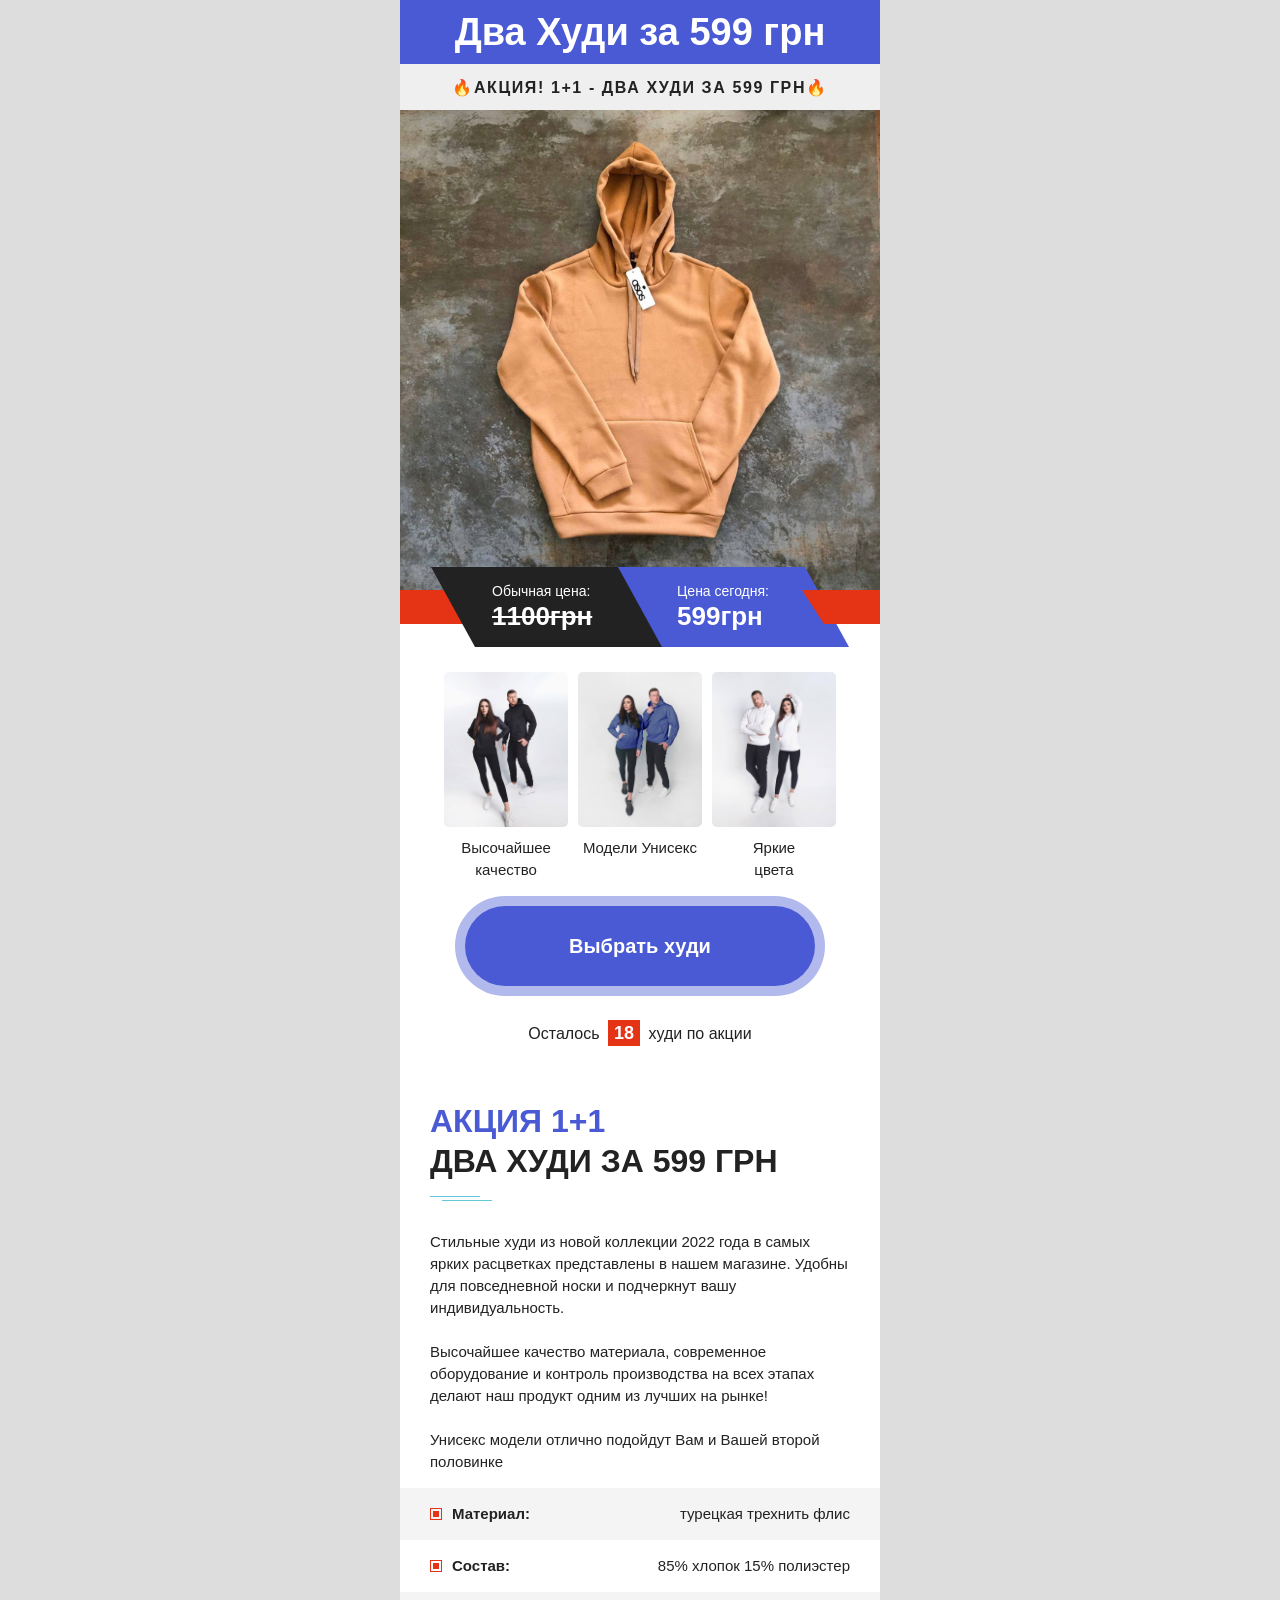
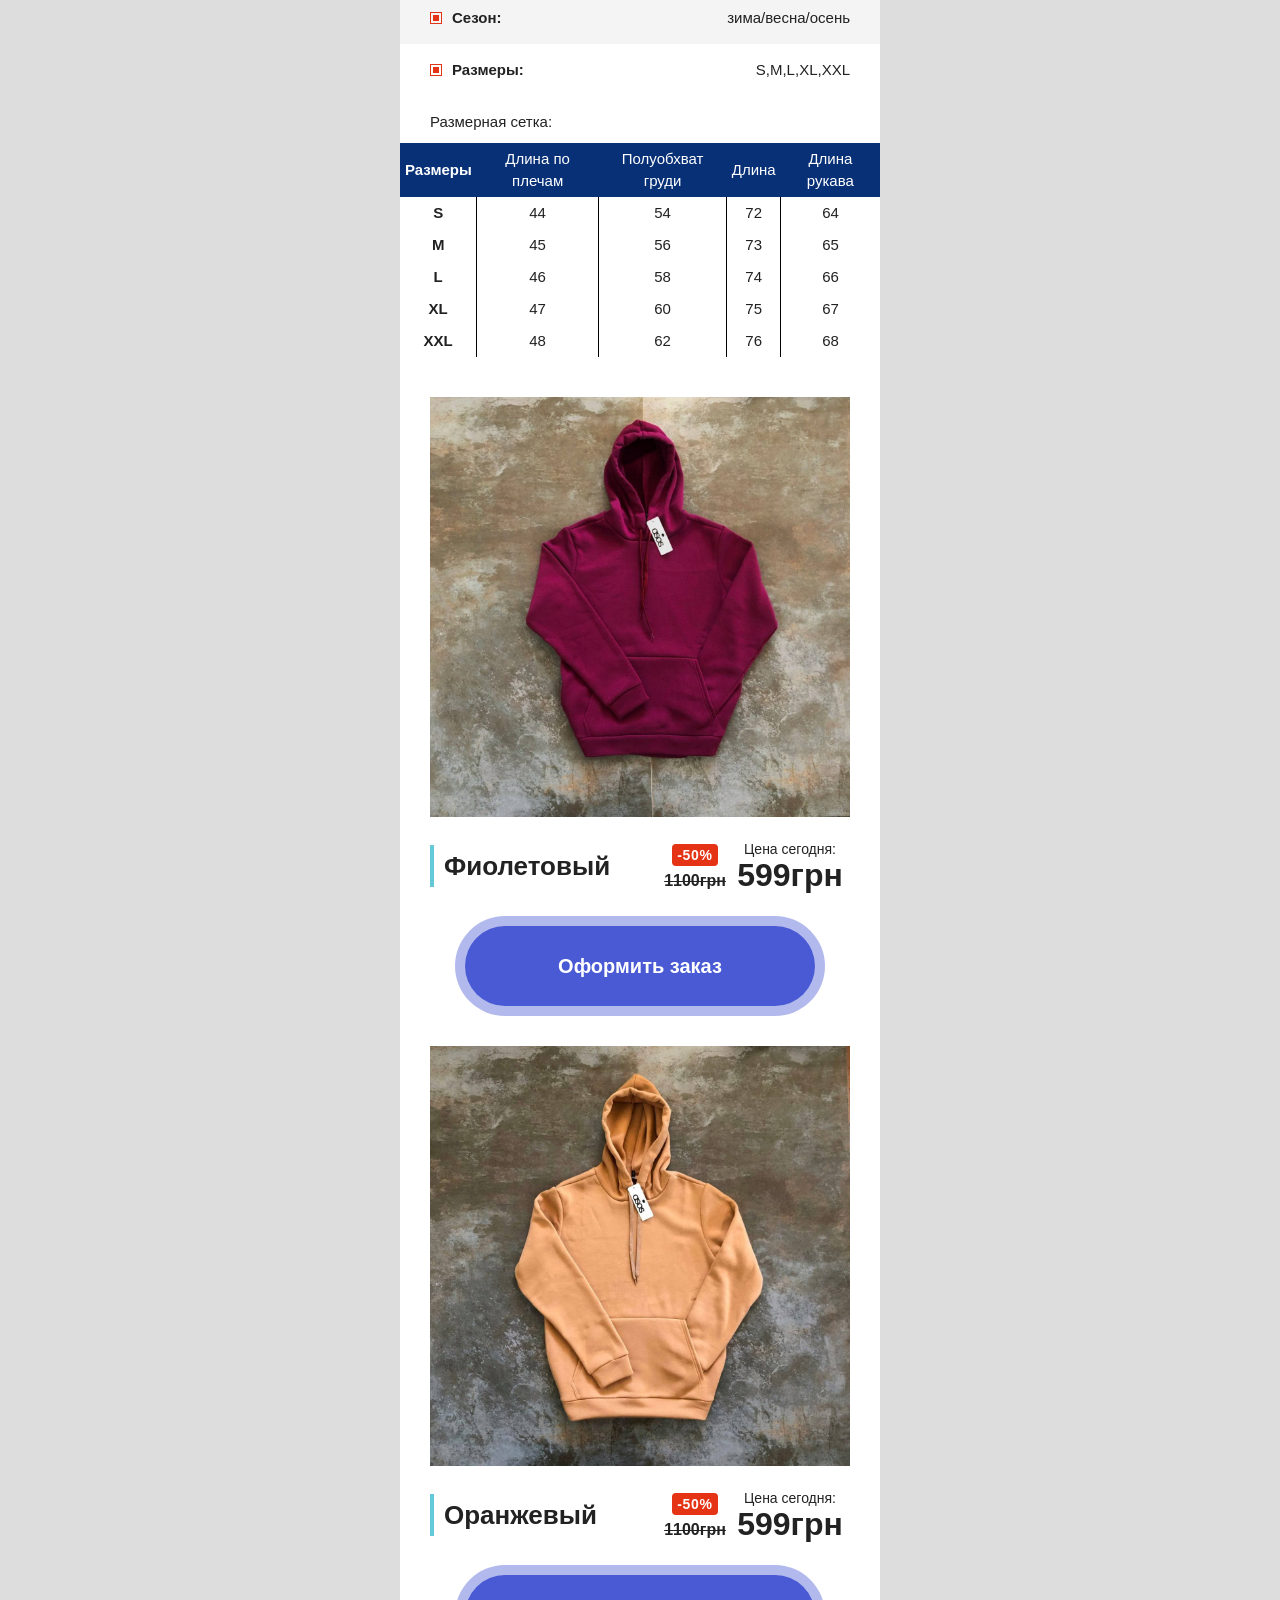
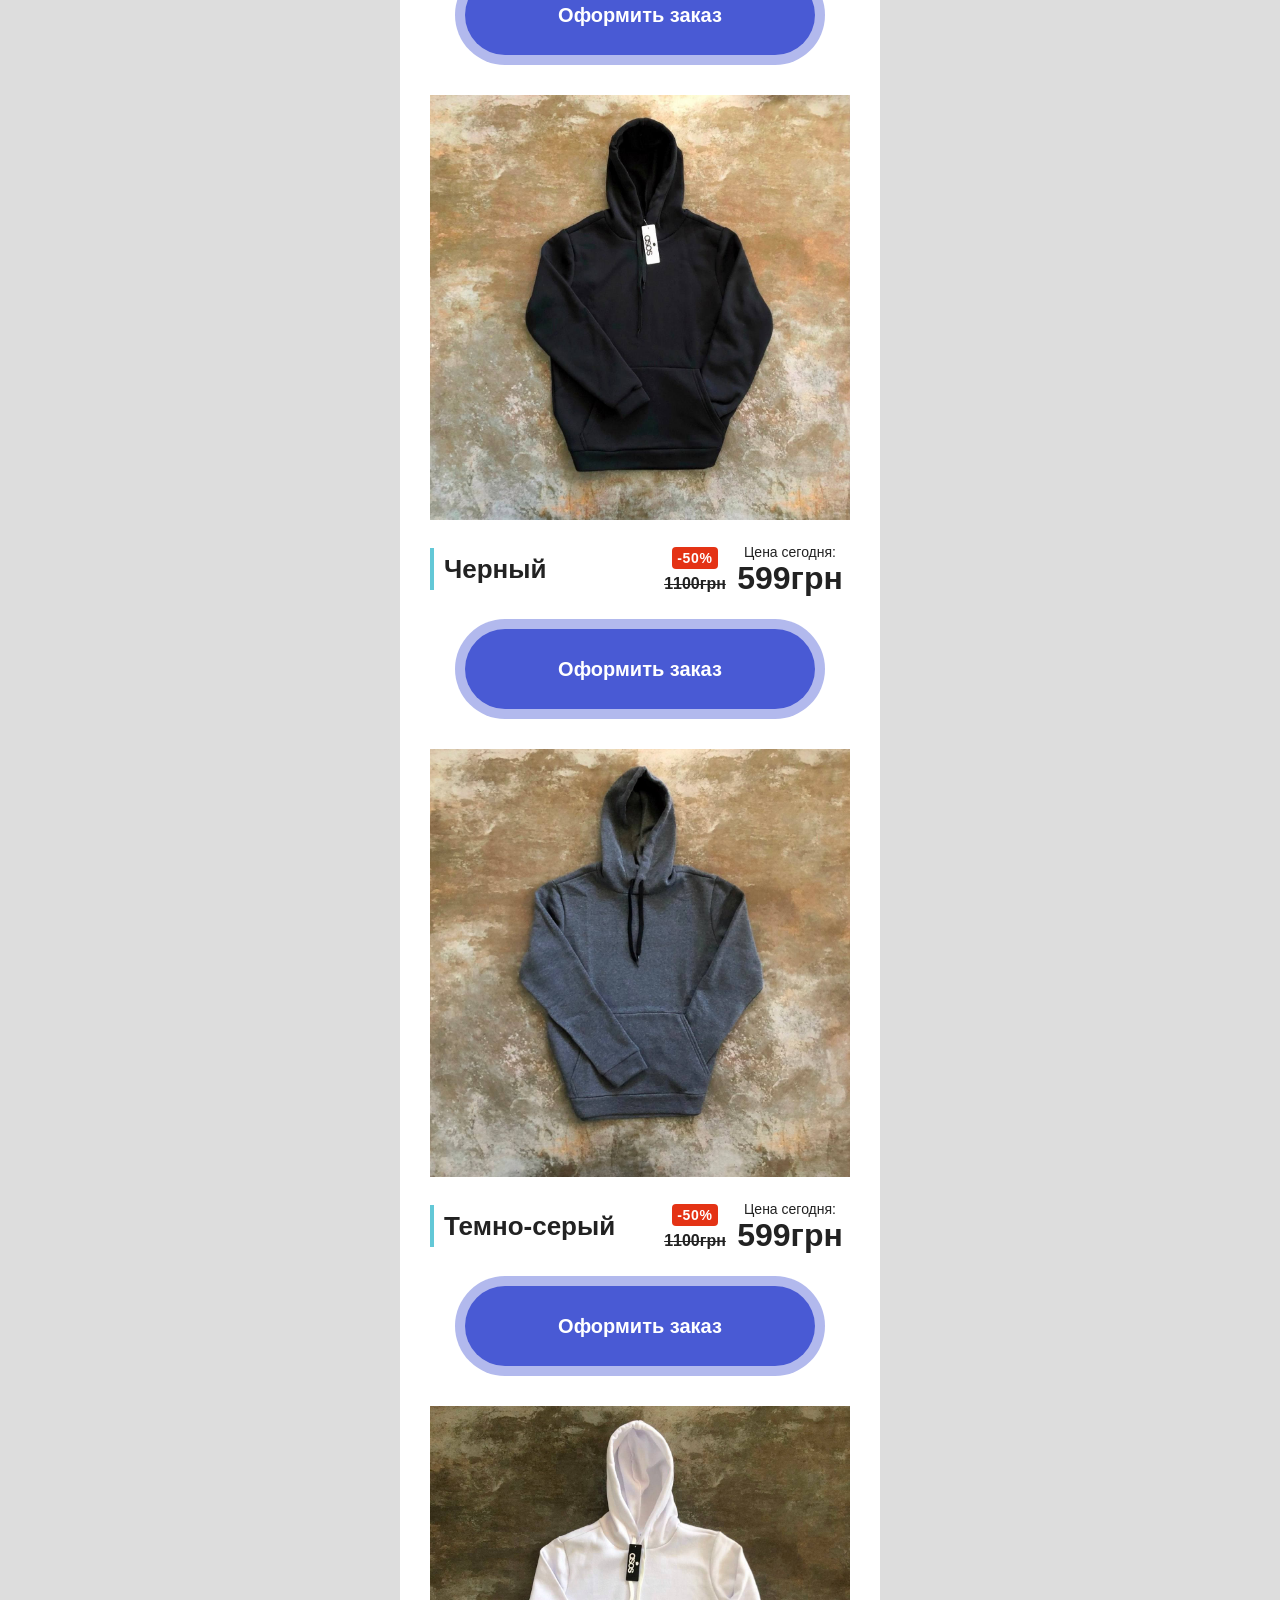
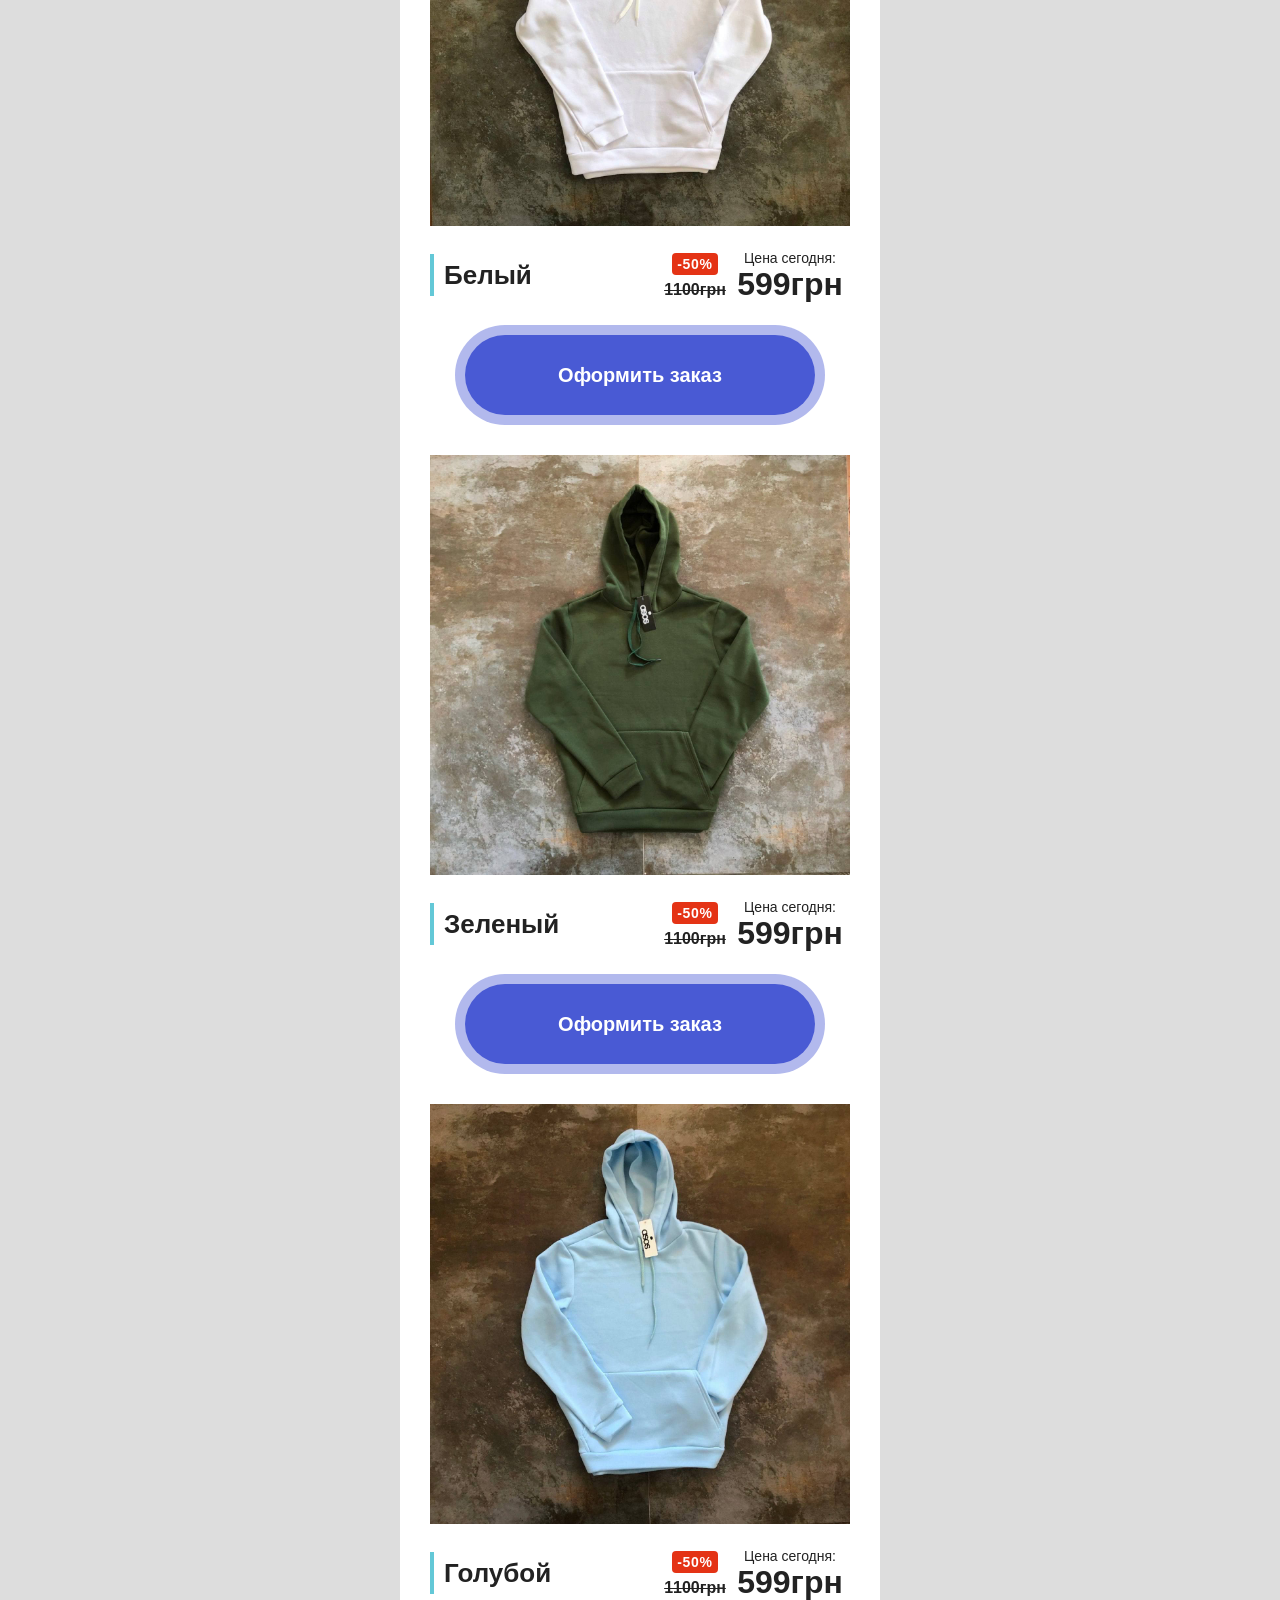
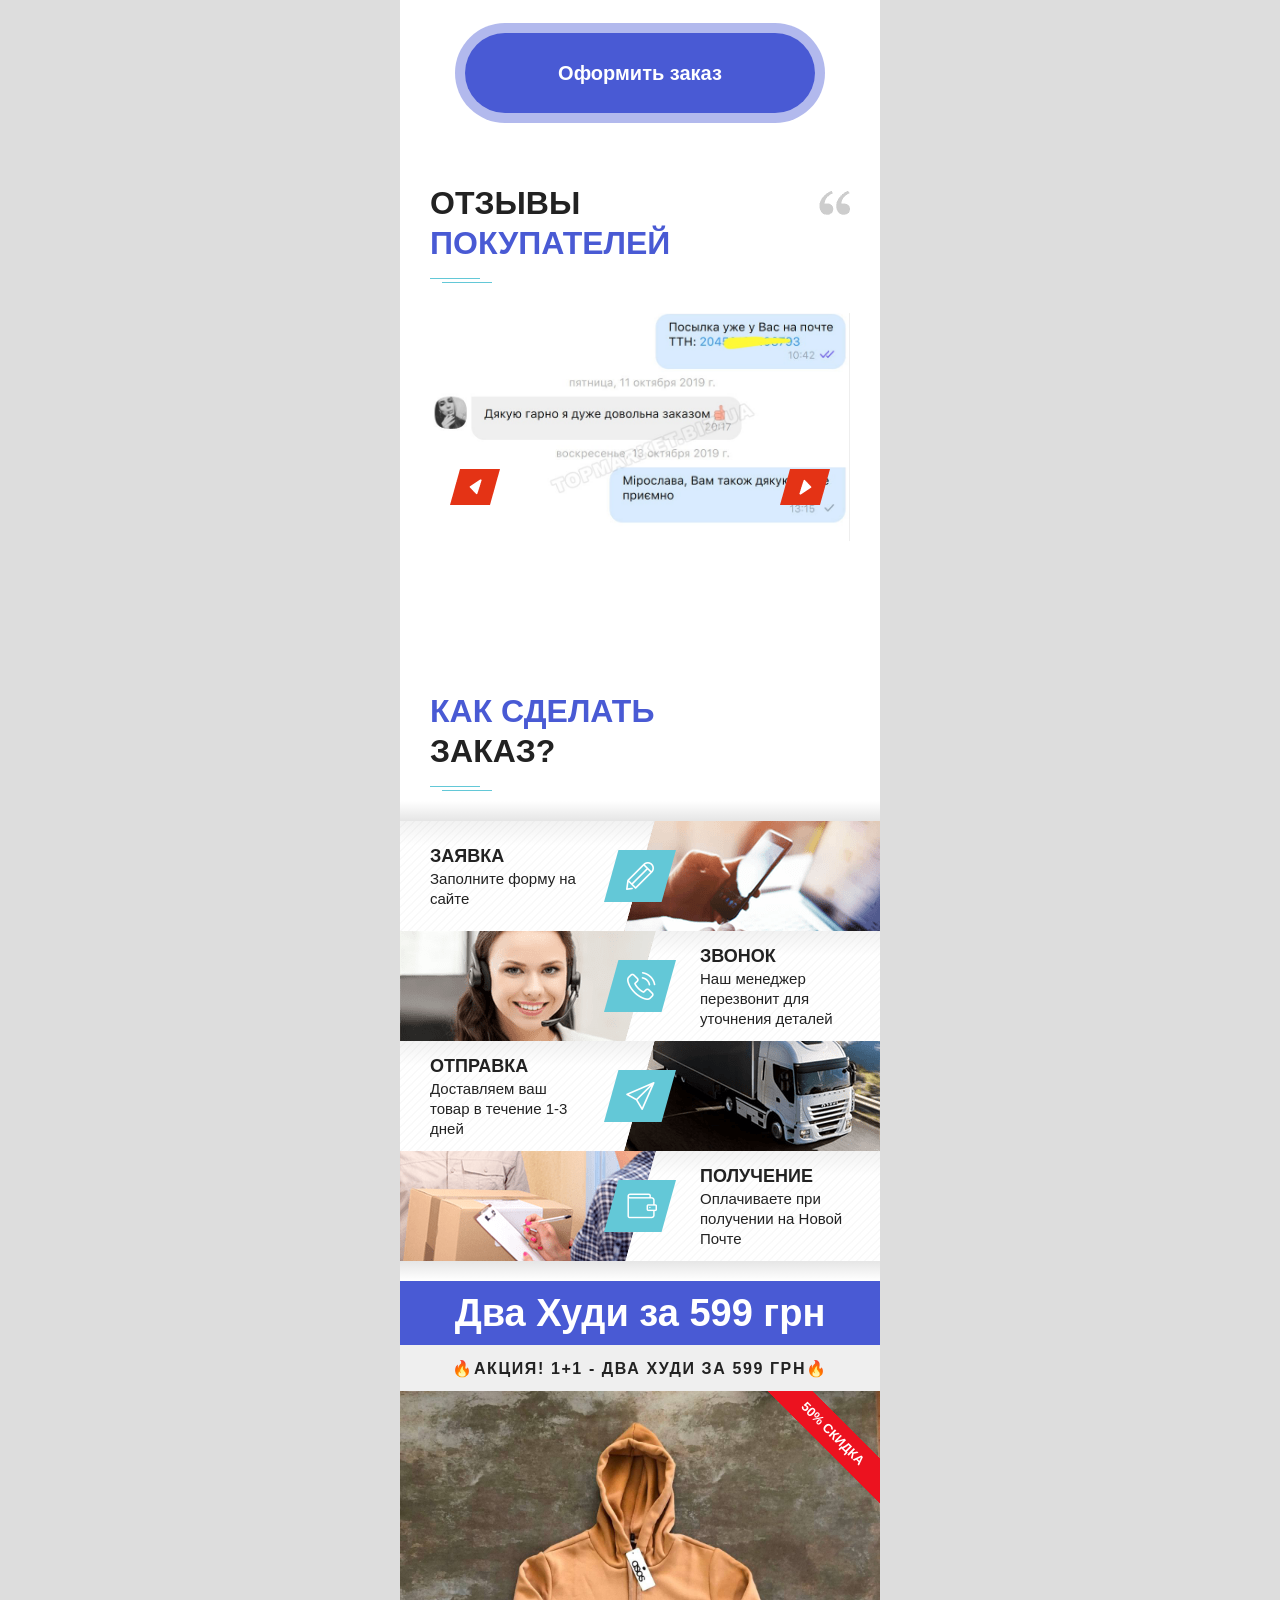
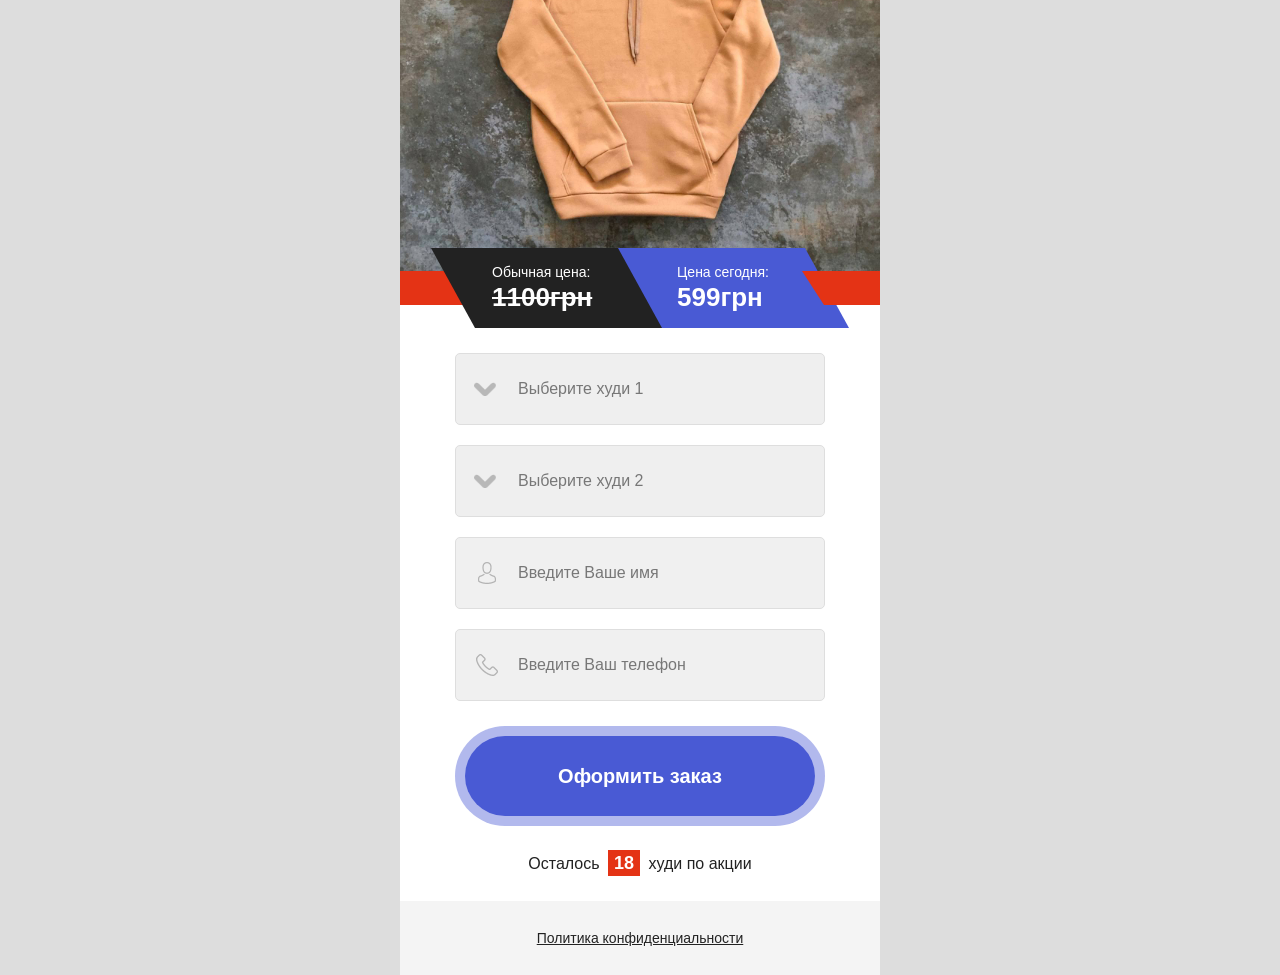
==== index.html @ 9aeb164d "Add files via upload" ====
<!DOCTYPE html>

<html lang="ru-RU">
    
    <head>
        <meta http-equiv="Content-Type" content="text/html; charset=UTF-8">
        
        <meta name="viewport" content="width=480">
        
        <title>Топ Зима 2022</title>
        
        
        <link rel="stylesheet" href="index_files/reset.css">
        <link rel="stylesheet" href="index_files/Montserrat.css">
        <link rel="stylesheet" href="index_files/styles.css">
        <link rel="stylesheet" type="text/css" href="index_files/owl.carousel.min-ver=1.0.css">
        <script>
            ! function (f, b, e, v, n, t, s) {
                if (f.fbq) return;
                n = f.fbq = function () {
                    n.callMethod ?
                    n.callMethod.apply(n, arguments) : n.queue.push(arguments)
                };
                if (!f._fbq) f._fbq = n;
                n.push = n;
                n.loaded = !0;
                n.version = '2.0';
                n.queue = [];
                t = b.createElement(e);
                t.async = !0;
                t.src = v;
                s = b.getElementsByTagName(e)[0];
                s.parentNode.insertBefore(t, s)
            }(window, document, 'script',
            'https://connect.facebook.net/en_US/fbevents.js');
            fbq('init', '699594584352355');
            fbq('track', 'PageView');
            </script>
    <noscript>
        <img height="0" width="0" style="display:none"
        src="https://www.facebook.com/tr?id=699594584352355&ev=PageView&noscript=1" />
    </noscript>
    <!-- End Facebook Pixel Code -->

</head>

<body>
    <div class="main_wrapper">
        
        
        <!-- header 3 -->
        
        
        
        <header class="offer_section offer3">
            <h1 class="main_title">Два Худи за 599 грн</h1>
            <div class="info_block">
                <p class="subtitle">🔥Акция! 1+1 - Два худи за 599 грн🔥</p>
            <style>
                .slide-img{
                    display: none !important;
                }
            </style>
                <div class="slider">
                    <img src="index_files/orange.jpg" id="screen" alt="">
                    <img src="index_files/orange.jpg" alt="hoodie" class="slide-img">
                    <img src="index_files/darkbej.jpg" alt="hoodie" class="slide-img">
                    <img src="index_files/yellow.jpg" alt="hoodie" class="slide-img">
                    <img src="index_files/bordo.jpg" alt="hoodie" class="slide-img">
                </div>
            </div>
            <div class="price_block">
                <div class="price_item old">
                    <div class="text">Обычная цена:</div>
                    <div class="value">1100грн</div>
                </div>
                <div class="price_item new">
                    <div class="text">Цена сегодня:</div>
                    <div class="value">599грн</div>
                </div>
            </div>
            <div class="benefits_block clearfix">
                <div class="benefit_item">
                    <img src="index_files/1.jpg" alt="">
                    <p>Высочайшее<br>качество</p>
                </div>
                <div class="benefit_item">
                    <img src="index_files/2.jpg" alt="">
                    <p>Модели Унисекс</p>
                </div>
                <div class="benefit_item">
                    <img src="index_files/3.jpg" alt="">
                    <p>Яркие<br>цвета</p>
                </div>
            </div>


            <a href="#cat" class="button">Выбрать худи</a>

            <div class="products_count">Осталось <b>18</b> худи по акции</div>
        </header>


        <section class="description_section">
            <h2 class="title"><span>Акция 1+1</span><Br> Два худи за 599 грн</h2>


            <p>Стильные худи из новой коллекции 2022 года в самых ярких расцветках представлены в нашем магазине. Удобны
                для повседневной носки и подчеркнут вашу индивидуальность. <br><br>
                Высочайшее качество материала, современное оборудование и контроль производства на всех этапах делают
                наш продукт одним из лучших на рынке! <br> <br>
                Унисекс модели отлично подойдут Вам и Вашей второй половинке</p>

            <ul class="characteristics__list">
                <li><b>Материал:</b> турецкая трехнить флис </li>
                <li><b>Состав:</b> 85% хлопок 15% полиэстер </li>
                <li><b>Сезон:</b> зима/весна/осень </li>

                <li><b>Размеры:</b>S,M,L,XL,XXL</li>
            </ul>
        </section>

        <style>
            .sizeinfo {
                width: 100%;
                text-align: center;
                padding: 0;
            }

            .sizeinfo tr:first-child {
                background-color: #083077;
                color: white;
            }

            .sizeinfo tr td:first-child {
                text-align: center;
                font-weight: bold;
            }

            .sizeinfo td {
                padding: 5px;
            }

            .sizeinfo td {
                border-right: 1px solid black;
            }

            .sizeinfo td:last-child {
                border: none;
            }

            .sizeinfo tr:first-child td {
                border: none;
            }
        </style>

        <div style="padding:0px;margin-bottom:40px;">
            <div style="padding-left:30px;padding-bottom:10px;">Размерная сетка:</div>

            <table class="sizeinfo" cellspacing="1">
                <tbody>
                    <tr>
                        <td>Размеры</td>
                        <td>Длина по плечам</td>
                        <td>Полуобхват груди</td>
                        <td>Длина</td>
                        <td>Длина рукава</td>
                    </tr>

                    <tr>
                        <td>S</td>
                        <td>44</td>
                        <td>54</td>
                        <td>72</td>
                        <td>64</td>
                    </tr>

                    <tr>
                        <td>M</td>
                        <td>45</td>
                        <td>56</td>
                        <td>73</td>
                        <td>65</td>
                    </tr>

                    <tr>
                        <td>L</td>
                        <td>46</td>
                        <td>58</td>
                        <td>74</td>
                        <td>66</td>
                    </tr>

                    <tr>
                        <td>XL</td>
                        <td>47</td>
                        <td>60</td>
                        <td>75</td>
                        <td>67</td>
                    </tr>

                    <tr>
                        <td>XXL</td>
                        <td>48</td>
                        <td>62</td>
                        <td>76</td>
                        <td>68</td>
                    </tr>

                </tbody>
            </table>
        </div>







        <section class="cat" id="cat">



            <div class="catitem">


                <img src="index_files/electr.jpg" alt="">

                <div class="clearfix">
                    <h3>Фиолетовый</h3>
                    <div class="catprice clearfix">
                        <div class="cp-left">
                            <span>-50%</span>
                            <p>1100грн</p>
                        </div>
                        <div class="cp-right">
                            <span>Цена сегодня:</span>
                            <p>599грн</p>
                        </div>
                    </div>
                </div>

                <a href="#order_form" class="button">Оформить заказ</a>
            </div>

            <div class="catitem">

                <img src="index_files/orange.jpg" alt="">


                <div class="clearfix">
                    <h3>Оранжевый</h3>
                    <div class="catprice clearfix">
                        <div class="cp-left">
                            <span>-50%</span>
                            <p>1100грн</p>
                        </div>
                        <div class="cp-right">
                            <span>Цена сегодня:</span>
                            <p>599грн</p>
                        </div>
                    </div>
                </div>

                <a href="#order_form" class="button">Оформить заказ</a>
            </div>



            <div class="catitem">


                <img src="index_files/darkbej.jpg" alt="">


                <div class="clearfix">
                    <h3>Черный</h3>
                    <div class="catprice clearfix">
                        <div class="cp-left">
                            <span>-50%</span>
                            <p>1100грн</p>
                        </div>
                        <div class="cp-right">
                            <span>Цена сегодня:</span>
                            <p>599грн</p>
                        </div>
                    </div>
                </div>

                <a href="#order_form" class="button">Оформить заказ</a>
            </div>




            <div class="catitem">
                <img src="index_files/svetlbej.jpg" alt="">


                <div class="clearfix">
                    <h3>Темно-серый</h3>
                    <div class="catprice clearfix">
                        <div class="cp-left">
                            <span>-50%</span>
                            <p>1100грн</p>
                        </div>
                        <div class="cp-right">
                            <span>Цена сегодня:</span>
                            <p>599грн</p>
                        </div>
                    </div>
                </div>

                <a href="#order_form" class="button">Оформить заказ</a>
            </div>




            <div class="catitem">
                <img src="index_files/yellow.jpg" alt="">

                <div class="clearfix">
                    <h3>Белый</h3>
                    <div class="catprice clearfix">
                        <div class="cp-left">
                            <span>-50%</span>
                            <p>1100грн</p>
                        </div>
                        <div class="cp-right">
                            <span>Цена сегодня:</span>
                            <p>599грн</p>
                        </div>
                    </div>
                </div>

                <a href="#order_form" class="button">Оформить заказ</a>
            </div>




            <div class="catitem">

                <img src="index_files/bordo.jpg" alt="">
                <div class="clearfix">
                    <h3>Зеленый</h3>
                    <div class="catprice clearfix">
                        <div class="cp-left">
                            <span>-50%</span>
                            <p>1100грн</p>
                        </div>
                        <div class="cp-right">
                            <span>Цена сегодня:</span>
                            <p>599грн</p>
                        </div>
                    </div>
                </div>

                <a href="#order_form" class="button">Оформить заказ</a>
            </div>


            <div class="catitem">

                <img src="index_files/bordonew.jpg" alt="">
                <div class="clearfix">
                    <h3>Голубой</h3>
                    <div class="catprice clearfix">
                        <div class="cp-left">
                            <span>-50%</span>
                            <p>1100грн</p>
                        </div>
                        <div class="cp-right">
                            <span>Цена сегодня:</span>
                            <p>599грн</p>
                        </div>
                    </div>
                </div>

                <a href="#order_from" class="button">Оформить заказ</a>
            </div>












        </section>

        <!-- /description -->





        <!-- reviews 3 -->

        <section class="reviews3_section">
            <h2 class="title">Отзывы <span>покупателей</span></h2>

            <div class="slider owl-carousel">

                <img src="index_files/otz1.jpg" alt="">


                <img src="index_files/2.png" alt="">

                <img src="index_files/otz.jpg" alt="">

                <img src="index_files/4.png" alt="">

                <img src="index_files/5.png" alt="">
                <img src="index_files/6.png" alt="">
                <img src="index_files/7.png" alt="">
                <img src="index_files/9.png" alt="">
                <img src="index_files/otz2.jpg" alt="">
                <img src="index_files/otz3.jpg" alt="">

                <img src="index_files/otz6.jpg" alt="">
                <img src="index_files/otz4.jpg" alt="">

            </div>



        </section> 

        <!-- /reviews 3 -->


        <!-- order steps 1 -->
        <div class="tlt">
            <h2 class="title"><span>Как сделать</span><br> заказ?</h2>
        </div>
        <div class="order_steps1">
            <div class="step_item">
                <div class="step_wrapper">
                    <img src="index_files/order_steps__step1_icon.png" alt="">
                    <h4>Заявка</h4>
                    <p>Заполните форму на сайте</p>
                </div>
            </div>
            <div class="step_item">
                <div class="step_wrapper">
                    <img src="index_files/order_steps__step2_icon.png" alt="">
                    <h4>Звонок</h4>
                    <p>Наш менеджер перезвонит для уточнения деталей</p>
                </div>
            </div>
            <div class="step_item">
                <div class="step_wrapper">
                    <img src="index_files/order_steps__step3_icon.png" alt="">
                    <h4>Отправка</h4>
                    <p>Доставляем ваш товар в течение 1-3 дней</p>
                </div>
            </div>
            <div class="step_item">
                <div class="step_wrapper">
                    <img src="index_files/order_steps__step4_icon.png" alt="">
                    <h4>Получение</h4>
                    <p>Оплачиваете при получении на Новой Почте</p>


                </div>
            </div>
        </div>



        <!-- order 3 Добавь штаны-->

        <section class="offer_section offer3 order">
            <h1 class="main_title">Два Худи за 599 грн</h1>
            <div class="info_block">
                <p class="subtitle">🔥Акция! 1+1 - Два худи за 599 грн🔥</p>
                <div class="discount"><b>50% скидка</b></div>
                <div class="slider">
                    <img src="index_files/orange.jpg" id="screen" alt="">
                    <img src="index_files/orange.jpg" alt="hoodie" class="slide-img">
                    <img src="index_files/darkbej.jpg" alt="hoodie" class="slide-img">
                    <img src="index_files/yellow.jpg" alt="hoodie" class="slide-img">
                    <img src="index_files/bordo.jpg" alt="hoodie" class="slide-img">
                </div>
            </div>
            <div class="price_block">
                <div class="price_item old">
                    <div class="text">Обычная цена:</div>
                    <div class="value">1100грн</div>
                </div>
                <div class="price_item new">
                    <div class="text">Цена сегодня:</div>
                    <div class="value">599грн</div>
                </div>
            </div>







            

                <select class="field" id="field1" name="product_name_1" required="">
                    <option selected="" value="не указано">Выберите худи 1</option>


                    <option value="Фиолетовый">Фиолетовый</option>
                    <option value="Оранжевый">Оранжевый</option>
                    <option value="Черный">Черный</option>
                    <option value="Светло-серый">Светло-серый</option>
                    <option value="Черный">Черный</option>
                    <option value="Белый">Белый</option>
                    <option value="Зеленый">Зеленый</option>
                    <option value="Голубой">Голубой</option>
                </select>


                <select class="field" id="field2" name="product_name_2" required="">
                    <option selected="" value="не указано">Выберите худи 2</option>

                    <option value="не нужно">Не нужно</option>
                    <option value="" disabled></option>
                    <option value="Фиолетовый - оба за 599">Фиолетовый</option>
                    <option value="Оранжевый - оба за 599">Оранжевый</option>
                    <option value="Черный - оба за 599">Черный</option>
                    <option value="Светло-серый - оба за 599">Светло-серый</option>
                    <option value="Белый - оба за 599">Белый</option>
                    <option value="Зеленый - оба за 599">Зеленый</option>
                    <option value="Голубой - оба за 599">Голубой</option>
                </select>



                <input class="field" id="name" type="text" name="name" placeholder="Введите Ваше имя" required="">
                <input class="field" type="tel" id="tel" name="phone" placeholder="Введите Ваш телефон" required="">
                <a href="#" class="button" id="btn" target="_blank">Оформить заказ</a>
                <input type="hidden" name="utm" value="">
                <input type="hidden" name="site" value="modernbiz321@gmail.com"> 
                <input type="hidden" name="price" value="599">


            
            <div class="products_count">Осталось <b>18</b> худи по акции</div>
        </section>

        <!-- /order 3 -->

        <footer></footer>
        <footer class="footer_section">

            <a target="_blank" href="politics.html">Политика конфиденциальности</a><br>



        </footer>

        <!-- /footer -->

    </div>

    <!-- scripts -->







<script src="./main.js"></script>
    <script src="index_files/jquery.js" type="text/javascript"></script>



    <script src="index_files/jquery.js" type="text/javascript"></script>


    <script src="index_files/jquery-3.3.1.min.js"></script>
    <script src="index_files/scripts.js"></script>
    <script src="index_files/owl.carousel.min.js" type="text/javascript"></script>
</body>

</html>
---- index_files/Montserrat.css ----
/* cyrillic-ext */
@font-face {
  font-family: 'Montserrat';
  font-style: normal;
  font-weight: 400;
  src: url(https://fonts.gstatic.com/s/montserrat/v15/JTUSjIg1_i6t8kCHKm459WRhyyTh89ZNpQ.woff2) format('woff2');
  unicode-range: U+0460-052F, U+1C80-1C88, U+20B4, U+2DE0-2DFF, U+A640-A69F, U+FE2E-FE2F;
}
/* cyrillic */
@font-face {
  font-family: 'Montserrat';
  font-style: normal;
  font-weight: 400;
  src: url(https://fonts.gstatic.com/s/montserrat/v15/JTUSjIg1_i6t8kCHKm459W1hyyTh89ZNpQ.woff2) format('woff2');
  unicode-range: U+0400-045F, U+0490-0491, U+04B0-04B1, U+2116;
}
/* vietnamese */
@font-face {
  font-family: 'Montserrat';
  font-style: normal;
  font-weight: 400;
  src: url(https://fonts.gstatic.com/s/montserrat/v15/JTUSjIg1_i6t8kCHKm459WZhyyTh89ZNpQ.woff2) format('woff2');
  unicode-range: U+0102-0103, U+0110-0111, U+0128-0129, U+0168-0169, U+01A0-01A1, U+01AF-01B0, U+1EA0-1EF9, U+20AB;
}
/* latin-ext */
@font-face {
  font-family: 'Montserrat';
  font-style: normal;
  font-weight: 400;
  src: url(https://fonts.gstatic.com/s/montserrat/v15/JTUSjIg1_i6t8kCHKm459WdhyyTh89ZNpQ.woff2) format('woff2');
  unicode-range: U+0100-024F, U+0259, U+1E00-1EFF, U+2020, U+20A0-20AB, U+20AD-20CF, U+2113, U+2C60-2C7F, U+A720-A7FF;
}
/* latin */
@font-face {
  font-family: 'Montserrat';
  font-style: normal;
  font-weight: 400;
  src: url(https://fonts.gstatic.com/s/montserrat/v15/JTUSjIg1_i6t8kCHKm459WlhyyTh89Y.woff2) format('woff2');
  unicode-range: U+0000-00FF, U+0131, U+0152-0153, U+02BB-02BC, U+02C6, U+02DA, U+02DC, U+2000-206F, U+2074, U+20AC, U+2122, U+2191, U+2193, U+2212, U+2215, U+FEFF, U+FFFD;
}
/* cyrillic-ext */
@font-face {
  font-family: 'Montserrat';
  font-style: normal;
  font-weight: 700;
  src: url(https://fonts.gstatic.com/s/montserrat/v15/JTURjIg1_i6t8kCHKm45_dJE3gTD_vx3rCubqg.woff2) format('woff2');
  unicode-range: U+0460-052F, U+1C80-1C88, U+20B4, U+2DE0-2DFF, U+A640-A69F, U+FE2E-FE2F;
}
/* cyrillic */
@font-face {
  font-family: 'Montserrat';
  font-style: normal;
  font-weight: 700;
  src: url(https://fonts.gstatic.com/s/montserrat/v15/JTURjIg1_i6t8kCHKm45_dJE3g3D_vx3rCubqg.woff2) format('woff2');
  unicode-range: U+0400-045F, U+0490-0491, U+04B0-04B1, U+2116;
}
/* vietnamese */
@font-face {
  font-family: 'Montserrat';
  font-style: normal;
  font-weight: 700;
  src: url(https://fonts.gstatic.com/s/montserrat/v15/JTURjIg1_i6t8kCHKm45_dJE3gbD_vx3rCubqg.woff2) format('woff2');
  unicode-range: U+0102-0103, U+0110-0111, U+0128-0129, U+0168-0169, U+01A0-01A1, U+01AF-01B0, U+1EA0-1EF9, U+20AB;
}
/* latin-ext */
@font-face {
  font-family: 'Montserrat';
  font-style: normal;
  font-weight: 700;
  src: url(https://fonts.gstatic.com/s/montserrat/v15/JTURjIg1_i6t8kCHKm45_dJE3gfD_vx3rCubqg.woff2) format('woff2');
  unicode-range: U+0100-024F, U+0259, U+1E00-1EFF, U+2020, U+20A0-20AB, U+20AD-20CF, U+2113, U+2C60-2C7F, U+A720-A7FF;
}
/* latin */
@font-face {
  font-family: 'Montserrat';
  font-style: normal;
  font-weight: 700;
  src: url(https://fonts.gstatic.com/s/montserrat/v15/JTURjIg1_i6t8kCHKm45_dJE3gnD_vx3rCs.woff2) format('woff2');
  unicode-range: U+0000-00FF, U+0131, U+0152-0153, U+02BB-02BC, U+02C6, U+02DA, U+02DC, U+2000-206F, U+2074, U+20AC, U+2122, U+2191, U+2193, U+2212, U+2215, U+FEFF, U+FFFD;
}
---- index_files/styles.css ----
/* styles */

body {
	min-width: 480px;
	background: #ddd;
	font-family: 'Montserrat', sans-serif;
	font-weight: 400;
	font-size: 15px;
	line-height: 22px;
	color: #222;
	cursor: default;
}

.main_wrapper {
	margin: 0 auto;
	width: 480px;
	background: #fff;
}

.clearfix:after {
	content: "";
	display: block;
	clear: both;
}

img {
	max-width: 100%;
	height: auto;
}

b {
	font-weight: 700;
}

/* button */

.button {
	display: block;
	margin: 10px auto;
	width: 350px;
	height: 80px;
	border: none;
	-webkit-border-radius: 40px;
	-moz-border-radius: 40px;
	border-radius: 40px;
	background: #495ad4;
	-webkit-box-shadow: 0 0 0 10px #f5ca1659;
	-moz-box-shadow: 0 0 0 10px #f5ca1678;
	box-shadow: 0 0 0 10px #495ad46b;
	font-family: 'Montserrat', sans-serif;
	font-weight: 700;
	font-size: 20px;
	line-height: 80px;
	color: #fff;
	text-decoration: none;
	text-align: center;
	cursor: pointer;
}

/* section */

section {
	padding: 30px 0;
}

.yellow_theme {
	background: #f5ca16;
}

.dark_theme {
	background: #222;
	color: #fff;
}

.gray_theme {
	background: #cce3f3;
}

/* titles */

h2.title {
	margin: 0 0 30px;
	font-weight: 700;
	font-size: 32px;
	line-height: 40px;
	text-transform: uppercase;
}

h2.title:after {
	display: block;
	content: '';
	margin: 15px 0 0;
	width: 62px;
	height: 5px;
	background: url(../images/separator_red.png) center no-repeat;
}

h2.title span {
	color: #495ad4;
	white-space: nowrap;
}

.dark_theme h2.title span {
	color: #f5ca16;
}

.cat {
    padding: 0;
}
.cat > img {
    display: block;
    margin: 0 auto;
    border-radius: 5px;
}
.catitem {
    width: 420px;
    margin: 0 auto 40px;
}
.catitem img {
    display: block;
    margin: 0 auto 20px;
}
.catitem > div {
    width: 420px;
    margin: 0 auto 30px;
    padding: 1px 0 0;
}
.catitem > div h3 {
    display: block;
    font-size: 26px;
    border-left: 4px solid #63c8d7;
    padding: 0 0 0 10px;
    line-height: 42px;
    width: 230px;
    float: left;
    margin: 7px 0 0;
}
.catprice {
    width: 190px;
    float: right;
    text-align: center;
}
.cp-left {
    width: 70px;
    float: left;
    padding-top: 6px;
}
.cp-left span {
    display: inline-block;
    font-size: 14px;
    font-weight: 700;
    letter-spacing: .7px;
    background: #e43315;
    color:#fff;
    border-radius: 4px;
    padding: 0 5px;
}
.cp-left p {
    font-size: 16px;
    font-weight: 700;
    line-height: 30px;
    text-decoration: line-through;
}
.cp-right {
    width: 120px;
    float: right;
}
.cp-right span {
    font-size: 14px;
}
.cp-right p {
    font-size: 32px;
    font-weight: 700;
    line-height: 30px;
}
/* separator */

.separator {
	width: 62px;
	height: 5px;
	background: url(../images/separator_red.png) center no-repeat;
}

.separator.white {
	background-image: url(../images/separator_white.png);
}

/* image */

section .image {
	display: block;
	margin: 0 auto 30px;
}

/* offer */

.offer_section {
	padding: 0;
}

.offer_section.offer1 {
	background: #222;
}

.offer_section.offer2 {
	background: #222;
}

.offer_section .main_title {
	padding: 10px 20px;
	font-weight: 700;
	font-size: 38px;
	line-height: 44px;
	text-align: center;
}

.offer_section.offer1 .main_title {
	background: #f5ca16;
}

.offer_section.offer2 .main_title, 
.offer_section.offer3 .main_title {
	background: #495ad4;
	color: #fff;
}

.offer_section .info_block {
	position: relative;
}

.offer_section .info_block img {
	display: block;
}

.offer_section .info_block .subtitle {
	padding: 12px 20px 10px;
	width: 100%;
	font-weight: 700;
	font-size: 16px;
	line-height: 24px;
    letter-spacing: 1.6px;
	text-transform: uppercase;
	text-align: center;
}

.offer_section.offer1 .info_block .subtitle, 
.offer_section.offer2 .info_block .subtitle {
	background: rgba(34,34,34,0.8);
	-webkit-box-shadow: 0 1px 0 rgba(255, 255, 255, 0.17);
	-moz-box-shadow: 0 1px 0 rgba(255, 255, 255, 0.17);
	box-shadow: 0 1px 0 rgba(255, 255, 255, 0.17);
	color: #fff;
}

.offer_section.offer3 .info_block .subtitle {
	background: rgba(235,235,235,0.8);
}

.offer_section .info_block .discount {
	width: 112px;
	height: 112px;
	background: center no-repeat;
	font-weight: 700;
	font-size: 13px;
	line-height: 13px;
	text-transform: uppercase;
	position: absolute;
	top: 46px;
	right: 0;
}

.offer_section.offer1 .info_block .discount {
	background-image: url(http://besthudi.fun/images/offer1__discount_bg.png);
	color: #fff;
}

.offer_section.offer3 .info_block .discount {
	background-image: url(../images/offer3__discount_bg.png);
}

.offer_section .info_block .discount b {
	display: block;
	width: 100px;
	-webkit-transform: rotate(45deg);
	-moz-transform: rotate(45deg);
	-ms-transform: rotate(45deg);
	-o-transform: rotate(45deg);
	transform: rotate(45deg);
	white-space: nowrap;
	position: absolute;
	top: 42px;
	left: 21px;
    color:#fff;
}

.offer_section.offer1 .price_block {
	margin: -42px 0 25px;
}

.offer_section.offer1 .price_old {
	float: left;
	padding: 15px 0 0 15px;
	width: 160px;
	height: 84px;
	background: #e43315;
	color: #fff;
	position: relative;
}

.offer_section.offer1 .price_old:before {
	display: block;
	content: '';
	border-right: 50px solid rgba(255,255,255,0);
	border-bottom: 84px solid #e43315;
	position: absolute;
	top: 0;
	right: -50px;
}

.offer_section.offer1 .price_old .text {
	margin: 0 0 2px;
	font-size: 14px;
}

.offer_section.offer1 .price_old .value {
	font-weight: 700;
	font-size: 26px;
	line-height: 26px;
	text-decoration: line-through;
}

.offer_section.offer1 .price_new {
	float: left;
	margin: 14px 0 0 16px;
	width: 130px;
	height: 56px;
	background: #f5ca16;
	font-weight: 700;
	font-size: 24px;
	line-height: 56px;
	text-align: center;
	position: relative;
}

.offer_section.offer1 .price_new:before, 
.offer_section.offer1 .price_new:after {
	display: block;
	content: '';
	position: absolute;
	top: 0;
}

.offer_section.offer1 .price_new:before {
	border-left: 34px solid rgba(255,255,255,0);
	border-top: 56px solid #f5ca16;
	left: -34px;
}

.offer_section.offer1 .price_new:after {
	border-right: 34px solid rgba(255,255,255,0);
	border-bottom: 56px solid #f5ca16;
	right: -34px;
	z-index: 10;
}

.offer_section.offer1 .price_new span {
	position: relative;
	z-index: 99;
}

.offer_section.offer1 .timer {
	float: left;
	margin: 27px 0 0;
	padding: 0 0 0 62px;
	width: 174px;
	height: 30px;
	background: rgba(255,255,255,0.2) url(../images/offer1__timer_arrows.png) 30px center no-repeat;
	line-height: 32px;
	color: #fff;
	position: relative;
}

.offer_section.offer2 .price_block {
	margin: 0 0 34px;
	position: relative;
}

.offer_section.offer2 .price_item {
	float: left;
	width: 50%;
	height: 74px;
	text-align: center;
}

.offer_section.offer2 .price_item.old {
	padding: 13px 65px 0 0;
	background: #ebebeb;
}

.offer_section.offer2 .price_item.new {
	padding: 13px 0 0 65px;
	background: #f5ca16;
}

.offer_section.offer2 .price_item .text {
	margin: 0 0 5px;
	font-size: 14px;
	line-height: 14px;
}

.offer_section.offer2 .price_item .value {
	font-weight: 700;
	font-size: 30px;
	line-height: 30px;
}

.offer_section.offer2 .price_item.old .value {
	text-decoration: line-through;
}

.offer_section.offer2 .discount {
	padding: 19px 0 0 46px;
	width: 176px;
	height: 92px;
	background: url(../images/offer2__discount_bg.png) center no-repeat;
	color: #fff;
	position: absolute;
	top: -9px;
	left: 50%;
	margin-left: -88px;
}

.offer_section.offer2 .discount .text {
	margin: 0 0 5px;
	font-size: 18px;
	line-height: 18px;
	letter-spacing: 8px;
	text-transform: uppercase;
}

.offer_section.offer2 .discount .value {
	margin: 0 0 0 5px;
	font-weight: 700;
	font-size: 34px;
	line-height: 34px;
}

.offer_section.offer3 .price_block {
	margin: -23px 0 25px;
	padding: 0 75px;
	height: 80px;
	position: relative;
}

.offer_section.offer3 .price_block:before {
	display: block;
	content: '';
	width: 75px;
	height: 34px;
	background: #e43315;
	position: absolute;
	top: 50%;
	margin-top: -17px;
	left: 0;
}

.offer_section.offer3 .price_block:after {
	display: block;
	content: '';
	width: 56px;
	border-top: 34px solid #e43315;
	border-left: 22px solid rgba(255,255,255,0);
	position: absolute;
	top: 50%;
	margin-top: -17px;
	right: 0;
}

.offer_section.offer3 .price_item {
	float: left;
	width: 50%;
	height: 80px;
	color: #fff;
	position: relative;
}

.offer_section.offer3 .price_item.old {
	padding: 17px 0 0 17px;
	background: #222;
}

.offer_section.offer3 .price_item.new {
	padding: 17px 0 0 37px;
	background: #495ad4;
}

.offer_section.offer3 .price_item.old:before {
	display: block;
	content: '';
	border-left: 44px solid rgba(255,255,255,0);
	border-top: 80px solid #222;
	position: absolute;
	top: 0;
	left: -44px;
}

.offer_section.offer3 .price_item.old:after {
	display: block;
	content: '';
	border-left: 44px solid #222;
	border-top: 80px solid #495ad4;
	position: absolute;
	top: 0;
	right: -22px;
	z-index: 10;
}

.offer_section.offer3 .price_item.new:before {
	display: block;
	content: '';
	border-right: 44px solid rgba(255,255,255,0);
	border-bottom: 80px solid #495ad4;
	position: absolute;
	top: 0;
	right: -44px;
}

.offer_section.offer3 .price_item .text {
	margin: 0 0 5px;
	font-size: 14px;
	line-height: 14px;
	position: relative;
	z-index: 99;
}

.offer_section.offer3 .price_item .value {
	font-weight: 700;
	font-size: 26px;
	line-height: 26px;
	position: relative;
	z-index: 99;
}

.offer_section.offer3 .price_item.old .value {
	text-decoration: line-through;
}

.offer_section ul {
	padding: 0 55px 25px;
}

.offer_section ul li {
	margin: 0 0 15px;
	padding: 0 0 0 25px;
	color: #fff;
	position: relative;
}

.offer_section ul li:last-child {
	margin: 0;
}

.offer_section.offer1 ul li:before {
	-webkit-box-sizing: border-box;
	-moz-box-sizing: border-box;
	box-sizing: border-box;
	display: block;
	content: '';
	width: 12px;
	height: 12px;
	border: 1px solid #f5ca16;
	background: #f5ca16;
	-webkit-box-shadow: 0 0 0 2px #222 inset;
	-moz-box-shadow: 0 0 0 2px #222 inset;
	box-shadow: 0 0 0 2px #222 inset;
	position: absolute;
	top: 4px;
	left: 0;
}

.offer_section.offer2 ul li:before {
	-webkit-box-sizing: border-box;
	-moz-box-sizing: border-box;
	box-sizing: border-box;
	display: block;
	content: '';
	border-top: 8px solid #f5ca16;
	border-left: 8px solid rgba(255,255,255,0);
	border-right: 8px solid rgba(255,255,255,0);
	-webkit-transform: rotate(30deg);
	-moz-transform: rotate(30deg);
	-ms-transform: rotate(30deg);
	-o-transform: rotate(30deg);
	transform: rotate(30deg);
	position: absolute;
	top: 8px;
	left: -2px;
}

.offer_section .benefits_block {
	margin: 0 auto 25px;
	width: 402px;
}

.offer_section .benefits_block .benefit_item {
	float: left;
	padding: 0 5px;
	width: 33.333333%;
	text-align: center;
}

.offer_section .benefits_block img {
	display: block;
	margin: 0 auto 10px;
	-webkit-border-radius: 5px;
	-moz-border-radius: 5px;
	border-radius: 5px;
}

.offer_section .timer_block {
	margin: 0 0 35px;
	padding: 20px;
	text-transform: uppercase;
	text-align: center;
}

.offer_section.order .timer_block {
	margin: 0 0 25px;
}

.offer_section.offer2 .timer_block {
	border-top: 1px dashed rgba(255,255,255,0.1);
	border-bottom: 1px dashed rgba(255,255,255,0.1);
	background: #292929;
	color: #999;
}

.offer_section.offer3 .timer_block {
	border-top: 1px dashed rgba(0,0,0,0.1);
	border-bottom: 1px dashed rgba(0,0,0,0.1);
	background: #f4f4f4;
}

.offer_section .timer_block p {
	margin: 0 0 15px;
	font-size: 16px;
	line-height: 16px;
}

.offer_section .timer_block .timer {
	margin: 0 auto;
	width: 370px;
}

.offer_section .timer_block .timer_item {
	float: left;
	margin: 0 35px 0 0;
	width: 100px;
}

.offer_section .timer_block .timer_item:last-child {
	margin: 0;
}

.offer_section .timer_block .count {
	margin: 0 0 10px;
	height: 60px;
}

.offer_section .timer_block .count span {
	display: block;
	float: left;
	margin: 0 8px 0 0;
	width: 46px;
	height: 60px;
	background: #495ad4;
	font-weight: 700;
	font-size: 36px;
	line-height: 60px;
	color: #fff;
}

.offer_section .timer_block .count span:last-child {
	margin: 0;
}

.offer_section .timer_block .text {
	font-size: 13px;
	line-height: 13px;
}

.offer_section .products_count {
	padding: 25px;
	font-size: 16px;
	line-height: 24px;
	color: #fff;
	text-align: center;
}

.offer_section.offer3 .products_count {
	color: #222;
}

.offer_section .products_count b {
	margin: 0 4px;
	padding: 3px 6px;
	background: #e43315;
	font-size: 18px;
	color: #fff;
}

.offer_section.order .text_block {
	margin: 0 55px 25px;
	text-align: center;
}

.offer_section.order .text_block h4 {
	margin: 0 0 10px;
	font-weight: 700;
	font-size: 26px;
	line-height: 32px;
	color: #fff;
}

.offer_section.order .text_block p {
	color: #999;
}

.offer_section .field {
	display: block;
	margin: 0 auto 20px;
	padding: 0 20px 0 62px;
	width: 370px;
	height: 72px;
	border: none;
	-webkit-border-radius: 5px;
	-moz-border-radius: 5px;
	border-radius: 5px;
	font-family: 'Montserrat', sans-serif;
	font-weight: 400;
	font-size: 16px;
	color: #777;
}
select, input {
    -webkit-appearance: none;
    -moz-appearance: none;
    appearance: none;
    outline: none;
}
select[name="comment"] {
    display: block;
    width: 370px;
    border: 1px solid #dedede;
	height: 72px;
    background-color: #ebebeb;
    border-radius: 5px;
    -webkit-border-radius: 5px;
    margin: 0 auto 20px;
    font-family: 'Montserrat', sans-serif;
    font-weight: 400;
    font-size: 16px;
	color: #777;
    padding: 0 20px 0 62px;
}
select {
  background-image: url(../images/select.png);
  background-repeat: no-repeat;
  background-position: -2px center;
  overflow: hidden;
  /* for FF */
  text-indent: 0.01px; 
  text-overflow: '';
  /* for IE */
  -ms-appearance: none;
  appearance: none!important;
}
select::-ms-expand {
    display: none;
}
.offer_section .field[name='name'] {
	background: #ebebeb url(../images/offer__name_icon.png) 22px center no-repeat;
}

.offer_section .field[name='phone'] {
	margin: 0 auto 35px;
	background: #ebebeb url(../images/offer__phone_icon.png) 20px center no-repeat;
}

.offer_section.offer3 .field {
	border: 1px solid #dedede;
}

.offer_section.offer3 .field[name='name'] {
	background: #f0f0f0 url(../images/offer__name_icon.png) 22px center no-repeat;
}

.offer_section.offer3 .field[name='phone'] {
	margin: 0 auto 35px;
	background: #f0f0f0 url(../images/offer__phone_icon.png) 20px center no-repeat;
}

.offer_section .field::-webkit-input-placeholder {
	opacity: 1;
	color: #777;
}

.offer_section .field:-moz-placeholder {
	opacity: 1;
	color: #777;
}

.offer_section .field::-moz-placeholder {
	opacity: 1;
	color: #777;
}

.offer_section .field:-ms-input-placeholder {
	opacity: 1;
	color: #777;
}

.offer_section .field:focus::-webkit-input-placeholder {
	opacity: 0;
}

.offer_section .field:focus:-moz-placeholder {
	opacity: 0;
}

.offer_section .field:focus::-moz-placeholder {
	opacity: 0;
}

.offer_section .field:focus:-ms-input-placeholder {
	opacity: 0;
}

/* video */

.video_block {
	width: 480px;
	height: 270px;
	background-color: #000;
	overflow: hidden;
	position: relative;
}

.video_block iframe, 
.video_block object, 
.video_block embed {
	display: block;
	width: 100%;
	height: 100%;
	position: absolute;
	top: 0;
	left: 0;
}

/* description */

.description_section {
	padding: 30px 0 15px;
}

.description_section h2.title {
	padding: 0 30px;
}

.description_section p {
	padding: 0 30px 15px;
}

/* social proof */

.social_proof_block {
	padding: 0 30px 30px;
}

.social_proof_block .info_item {
	float: left;
	padding: 20px 0;
	width: 50%;
	border-right: 1px solid #dedede;
	border-bottom: 1px solid #dedede;
}

.social_proof_block .info_item:nth-child(even) {
	border-right: none;
}

.social_proof_block .info_item:nth-last-child(2), 
.social_proof_block .info_item:last-child {
	border-bottom: none;
}

.social_proof_block .info_item .icon_block {
	float: right;
	margin: 0 15px;
	width: 50px;
	height: 50px;
	font-size: 0;
	line-height: 50px;
	letter-spacing: -1px;
	text-align: center;
}

.social_proof_block .info_item:nth-child(even) .icon_block {
	float: left;
}

.social_proof_block .info_item img {
	display: inline-block;
	vertical-align: middle;
	max-height: 50px;
}

.social_proof_block .info_item .text_block {
	float: left;
	margin: -2px 0 0;
	width: 129px;
}

.social_proof_block .info_item:nth-child(odd) .text_block {
	text-align: right;
}

.social_proof_block .info_item .number {
	margin: 0 0 5px;
	font-weight: 700;
	font-size: 34px;
	line-height: 34px;
	color: #e43315;
}

.social_proof_block .info_item .text {
	font-size: 12px;
	line-height: 12px;
	text-transform: uppercase;
}

/* list 1 */

.list1 {
	padding: 0 30px 15px;
	font-size: 0;
	line-height: 0;
	letter-spacing: -1px;
}

.list1 li {
	display: inline-block;
	vertical-align: top;
	margin: 0 20px 15px 0;
	padding: 0 0 0 25px;
	width: 200px;
	font-size: 15px;
	line-height: 22px;
	letter-spacing: normal;
	position: relative;
}

.list1 li:nth-child(even) {
	margin: 0 0 10px;
}

.list1 li:before {
	-webkit-box-sizing: border-box;
	-moz-box-sizing: border-box;
	box-sizing: border-box;
	display: block;
	content: '';
	border-left: 8px solid rgba(255,255,255,0);
	border-right: 8px solid rgba(255,255,255,0);
	-webkit-transform: rotate(30deg);
	-moz-transform: rotate(30deg);
	-ms-transform: rotate(30deg);
	-o-transform: rotate(30deg);
	transform: rotate(30deg);
	position: absolute;
	top: 8px;
	left: -2px;
}

.list1.marker1 li:before {
	border-top: 8px solid #f5ca16;
}

.list1.marker2 li:before {
	border-top: 8px solid #e43315;
}

/* list 2 */

.list2 {
	padding: 0 30px 15px;
}

.list2 li {
	margin: 0 0 15px;
	padding: 0 0 0 25px;
	position: relative;
}

.list2 li:before {
	-webkit-box-sizing: border-box;
	-moz-box-sizing: border-box;
	box-sizing: border-box;
	display: block;
	content: '';
	width: 12px;
	height: 12px;
	-webkit-box-shadow: 0 0 0 2px #fff inset;
	-moz-box-shadow: 0 0 0 2px #fff inset;
	box-shadow: 0 0 0 2px #fff inset;
	position: absolute;
	top: 4px;
	left: 0;
}

.list2.marker1 li:before {
	border: 1px solid #e43315;
	background: #e43315;
}

.list2.marker2 li:before {
	border: 1px solid #f5ca16;
	background: #f5ca16;
}

.list2_section {
	padding: 30px 0 0;
}

.dark_theme .list2 li:before {
	-webkit-box-shadow: 0 0 0 2px #222 inset;
	-moz-box-shadow: 0 0 0 2px #222 inset;
	box-shadow: 0 0 0 2px #222 inset;
}

/* slider */

.slider .owl-prev, 
.slider .owl-next {
	width: 50px;
	height: 36px;
	background: url(../images/slider__arrows.png) no-repeat;
	position: absolute;
	top: 50%;
	margin-top: -18px;
}

.slider .owl-prev {
	background-position: left center;
	left: 20px;
}

.slider .owl-next {
	background-position: right center;
	right: 20px;
}

/* image */

.result_image {
	display: block;
	margin: 0 auto;
}

/* benefits 1 */

.benefits_section {
	padding: 30px 0 0;
}

.benefits_section h2.title {
	padding: 0 30px;
}

.benefits_list1 {
	margin: 0 10px;
	font-size: 0;
	line-height: 0;
	letter-spacing: -1px;
	text-align: center;
}

.benefits_list1 .benefit_item {
	display: inline-block;
	vertical-align: top;
	padding: 0 10px 30px;
	width: 33.333333%;
	font-size: 15px;
	line-height: 22px;
	letter-spacing: normal;
}

.benefits_list1 .benefit_item img {
	display: block;
	margin: 0 auto 15px;
	-webkit-border-radius: 5px;
	-moz-border-radius: 5px;
	border-radius: 5px;
}

.benefits_list1 .benefit_item h4 {
	font-weight: 700;
	font-size: 16px;
	line-height: 24px;
}

/* benefits 2 */

.benefits_list2 {
	margin: 0 10px;
	font-size: 0;
	line-height: 0;
	letter-spacing: -1px;
	text-align: center;
}

.benefits_list2 .benefit_item {
	display: inline-block;
	vertical-align: top;
	padding: 0 10px 30px;
	width: 50%;
	font-size: 15px;
	line-height: 22px;
	letter-spacing: normal;
}

.benefits_list2 .benefit_item img {
	display: block;
	margin: 0 auto 15px;
	-webkit-border-radius: 5px;
	-moz-border-radius: 5px;
	border-radius: 5px;
}

.benefits_list2 .benefit_item h4 {
	font-weight: 700;
	font-size: 16px;
	line-height: 24px;
}

/* benefits 3 */

.benefits_list3 .benefit_item {
	display: table;
	padding: 0 30px 30px;
	width: 100%;
}

.benefits_list3 .image_block {
	display: table-cell;
	vertical-align: top;
	width: 110px;
}

.benefits_list3.va_middle .image_block {
	vertical-align: middle;
}

.benefits_list3 .image_block img {
	display: block;
	width: 110px;
	-webkit-border-radius: 5px;
	-moz-border-radius: 5px;
	border-radius: 5px;
}

.benefits_list3 .text_block {
	display: table-cell;
	vertical-align: top;
	padding: 0 0 0 20px;
}

.benefits_list3.va_middle .text_block {
	vertical-align: middle;
}

.benefits_list3 .text_block h4 {
	font-weight: 700;
	font-size: 16px;
	line-height: 24px;
}

/* benefits 4 */

.components_section {
	padding: 30px;
}

.benefits_list4 .benefit_item {
	margin: 0 auto 30px;
	width: 420px;
	background: #fff;
	-webkit-box-shadow: 0 0 27px rgba(2, 2, 2, 0.1);
	-moz-box-shadow: 0 0 27px rgba(2, 2, 2, 0.1);
	box-shadow: 0 0 27px rgba(2, 2, 2, 0.1);
}

.benefits_list4 .benefit_item:last-child {
	margin: 0;
}

.benefits_list4 .benefit_item img {
	display: block;
}

.benefits_list4 .text_block {
	padding: 25px 30px;
}

.benefits_list4 .text_block h4 {
	margin: 0 0 15px;
	padding: 0 0 0 20px;
	border-left: 4px solid #63c8d7;
	font-weight: 700;
	font-size: 16px;
	line-height: 24px;
	text-transform: uppercase;
}
.benefits_list4 .text_block li {
    background: url(../images/check.png) no-repeat 0 4px;
    padding: 0 0 10px 22px;
}
/* benefits 5 */

.benefits_list5 {
	background: url(../images/bg_light.jpg);
	overflow: hidden;
}

.benefits_list5.dark {
	background: #222;
}

.benefits_list5 .benefit_item {
	float: left;
	margin: 0 2px 2px 0;
	padding: 29px 15px 0 25px;
	width: 239px;
	height: 239px;
	-webkit-box-shadow: 0 0 0 1px #ebebeb;
	-moz-box-shadow: 0 0 0 1px #ebebeb;
	box-shadow: 0 0 0 1px #ebebeb;
}

.benefits_list5 .benefit_item:nth-child(even) {
	margin: 0 0 2px;
}

.benefits_list5 .benefit_item:nth-last-child(2), 
.benefits_list5 .benefit_item:last-child {
	margin-bottom: 0;
}

.benefits_list5.dark .benefit_item {
	-webkit-box-shadow: 0 0 0 1px #4b4b4b;
	-moz-box-shadow: 0 0 0 1px #4b4b4b;
	box-shadow: 0 0 0 1px #4b4b4b;
	color: #fff;
}

.benefits_list5 .benefit_item img {
	display: block;
}

.benefits_list5 .benefit_item .separator {
	margin: 20px 0 14px;
}

.benefits_list5 .benefit_item h4 {
	font-weight: 700;
	text-transform: uppercase;
}

/* benefits 6 */

.benefits_list6 {
	padding: 20px 0;
	background: #ebebeb;
	overflow: hidden;
}

.benefits_list6 .benefit_item {
	margin: 0 0 20px;
	background: #fff url(../images/bg_light.jpg);
	-webkit-box-shadow: 0 0 20px rgba(2, 2, 2, 0.1);
	-moz-box-shadow: 0 0 20px rgba(2, 2, 2, 0.1);
	box-shadow: 0 0 20px rgba(2, 2, 2, 0.1);
}

.benefits_list6 .benefit_item:last-child {
	margin: 0;
}

.benefits_list6 .benefit_item .text_block {
	float: left;
	padding: 16px 25px 0 25px;
	width: 280px;
}

.benefits_list6 .benefit_item h4 {
	font-weight: 700;
	margin: 0 0 5px;
	font-size: 16px;
	line-height: 24px;
	text-transform: uppercase;
}

.benefits_list6 .benefit_item .image_block {
	float: left;
	width: 200px;
	position: relative;
}

.benefits_list6 .benefit_item img {
	display: block;
}

.benefits_list6 .benefit_item .number {
	width: 30px;
	height: 36px;
	background: #e43315;
	font-weight: 700;
	font-size: 26px;
	line-height: 36px;
	color: #fff;
	text-align: center;
	position: absolute;
	top: 20px;
	left: -15px;
}

.benefits_list6 .benefit_item .number:before, 
.benefits_list6 .benefit_item .number:after {
	display: block;
	content: '';
	position: absolute;
	top: 0;
}

.benefits_list6 .benefit_item .number:before {
	border-top: 36px solid rgba(255,255,255,0);
	border-right: 10px solid #e43315;
	left: -10px;
}

.benefits_list6 .benefit_item .number:after {
	border-bottom: 36px solid rgba(255,255,255,0);
	border-left: 10px solid #e43315;
	right: -10px;
}

/* benefits 7 */

.benefits_list7 .benefit_item {
	background: #f5ca16;
}

.benefits_list7 .benefit_item:nth-child(odd) {
	background: #222;
	color: #fff;
}

.benefits_list7 .benefit_item img {
	display: block;
	float: left;
	width: 240px;
}

.benefits_list7 .benefit_item:nth-child(even) img {
	float: right;
}

.benefits_list7 .benefit_item .text_block {
	float: left;
	padding: 20px 20px 0;
	width: 240px;
}

.benefits_list7 .benefit_item h4 {
	margin: 0 0 15px;
	padding: 0 0 0 10px;
	border-left: 4px solid #e43315;
	font-weight: 700;
	font-size: 16px;
	line-height: 24px;
	text-transform: uppercase;
}

/* characteristics */

.characteristics_section {
	padding: 30px 0 0;
}

.characteristics_section h2.title {
	padding: 0 30px;
}

.characteristics__list li {
	padding: 15px 30px 15px 52px;
	text-align: right;
	position: relative;
}

.characteristics__list li:nth-child(odd) {
	background: #f4f4f4;
}

.characteristics__list li:before {
	-webkit-box-sizing: border-box;
	-moz-box-sizing: border-box;
	box-sizing: border-box;
	display: block;
	content: '';
	width: 12px;
	height: 12px;
	border: 1px solid #e43315;
	background: #e43315;
	-webkit-box-shadow: 0 0 0 2px #fff inset;
	-moz-box-shadow: 0 0 0 2px #fff inset;
	box-shadow: 0 0 0 2px #fff inset;
	position: absolute;
	top: 20px;
	left: 30px;
}

.characteristics__list li:nth-child(odd):before {
	-webkit-box-shadow: 0 0 0 2px #f4f4f4 inset;
	-moz-box-shadow: 0 0 0 2px #f4f4f4 inset;
	box-shadow: 0 0 0 2px #f4f4f4 inset;
}

.characteristics__list li b {
	float: left;
}

/* comparison */

.comparison_section {
	padding: 30px 0 0;
}

.comparison_section h2.title {
	padding: 0 30px;
}

.comparison_block .images_block {
	margin: 0 0 15px;
}

.comparison_block .images_block img {
	display: block;
	float: left;
	width: 240px;
}

.comparison_block .titles_block h4 {
	float: left;
	padding: 20px;
	width: 240px;
	font-weight: 700;
	font-size: 16px;
	line-height: 24px;
	text-transform: uppercase;
	text-align: center;
}

.comparison_block .titles_block h4:first-child {
	background: #222;
	color: #fff;
}

.comparison_block .titles_block h4:last-child {
	background: #f5ca16;
}

.comparison_block .row {
	display: table;
	width: 100%;
}

.comparison_block .row:nth-child(odd) {
	background: #f4f4f4;
}

.comparison_block .row .column {
	display: table-cell;
	vertical-align: top;
	padding: 10px 10px 10px 32px;
	width: 50%;
	position: relative;
}

.comparison_block .row .column:first-child {
	border-right: 1px solid #fff;
}

.comparison_block .row .column:last-child {
	border-left: 1px solid #fff;
}

.comparison_block .row .column:before {
	-webkit-box-sizing: border-box;
	-moz-box-sizing: border-box;
	box-sizing: border-box;
	display: block;
	content: '';
	width: 12px;
	height: 12px;
	border: 1px solid #000;
	background: #000;
	-webkit-box-shadow: 0 0 0 2px #fff inset;
	-moz-box-shadow: 0 0 0 2px #fff inset;
	box-shadow: 0 0 0 2px #fff inset;
	position: absolute;
	top: 15px;
	left: 10px;
}

.comparison_block .row .column:last-child:before {
	border: 1px solid #e43315;
	background: #e43315;
}

.comparison_block .row:nth-child(odd) .column:before {
	-webkit-box-shadow: 0 0 0 2px #f4f4f4 inset;
	-moz-box-shadow: 0 0 0 2px #f4f4f4 inset;
	box-shadow: 0 0 0 2px #f4f4f4 inset;
}

/* vote */

.vote_section {
	padding: 30px;
}

.vote_section .vote_block {
	padding: 40px;
	background: #fff;
	-webkit-box-shadow: 0 0 27px rgba(2, 2, 2, 0.1);
	-moz-box-shadow: 0 0 27px rgba(2, 2, 2, 0.1);
	box-shadow: 0 0 27px rgba(2, 2, 2, 0.1);
}

.vote_section .questions_list {
	margin: 0 0 22px;
}

.vote_section .question_item {
	margin: 0 0 20px;
	height: 50px;
	-webkit-border-radius: 25px;
	-moz-border-radius: 25px;
	border-radius: 25px;
	background: #f0f0f0;
	-webkit-box-shadow: 0 0 0 1px #dedede inset;
	-moz-box-shadow: 0 0 0 1px #dedede inset;
	box-shadow: 0 0 0 1px #dedede inset;
	overflow: hidden;
	position: relative;
	cursor: pointer;
}

.vote_section .question_item:last-child {
	margin: 0;
}

.vote_section .question_item .line {
	display: none;
	width: 0%;
	height: 50px;
	position: absolute;
	top: 0;
	left: 0;
}

.vote_section .questions_list.active .question_item .line {
	display: block;
}

.vote_section .question_item:nth-child(1) .line {
	background: #7ac700;
}

.vote_section .question_item:nth-child(2) .line {
	background: #e43315;
}

.vote_section .question_item:nth-child(3) .line {
	background: #f5ca16;
}

.vote_section .question_item .question_text {
	float: left;
	padding: 0 0 0 20px;
	line-height: 50px;
	position: relative;
}

.vote_section .question_item .question_text:before {
	-webkit-box-sizing: border-box;
	-moz-box-sizing: border-box;
	box-sizing: border-box;
	display: inline-block;
	vertical-align: middle;
	content: '';
	margin: -2px 10px 0 -5px;
	width: 18px;
	height: 18px;
	border: 4px solid #fff;
	-webkit-border-radius: 9px;
	-moz-border-radius: 9px;
	border-radius: 9px;
}

.vote_section .questions_list.active .question_item .question_text:before {
	display: none;
}

.vote_section .question_item:nth-child(1) .question_text:before {
	background: #7ac700;
}

.vote_section .question_item:nth-child(2) .question_text:before {
	background: #e43315;
}

.vote_section .question_item:nth-child(3) .question_text:before {
	background: #f5ca16;
}

.vote_section .question_item .percents {
	display: none;
	float: right;
	padding: 0 20px 0 0;
	font-weight: 700;
	line-height: 50px;
	text-align: right;
	position: relative;
}

.vote_section .questions_list.active .question_item .percents {
	display: block;
}

.vote_section .voice_count {
	text-align: center;
}

.vote_section .voice_count b {
	margin: 0 0 0 5px;
	padding: 3px 5px;
	-webkit-border-radius: 2px;
	-moz-border-radius: 2px;
	border-radius: 2px;
	background: #7ac700;
	color: #fff;
}

/* opinion 1 */

.opinion1_section {
	padding: 30px;
	position: relative;
}

.opinion1_section:before {
	display: block;
	content: '';
	border-top: 115px solid #f5ca16;
	border-left: 115px solid rgba(255,255,255,0);
	position: absolute;
	top: 0;
	right: 0;
}

.opinion1_section h2.title {
	margin: 0 60px 30px 0;
}

.opinion1_section .author_block {
	margin: 0 0 20px;
	padding: 0 65px 0 0;
	background: url(../images/quote2_icon.png) right 48px no-repeat;
}

.opinion1_section .author_block img {
	display: block;
	float: left;
	width: 120px;
	position: relative;
	z-index: 10;
}

.opinion1_section .author_block .author_info {
	float: left;
	margin: 34px 0 0 -20px;
	width: 255px;
	font-size: 0;
	line-height: 0;
	letter-spacing: -1px;
}

.opinion1_section .author_block .name {
	display: inline-block;
	vertical-align: top;
	padding: 0 10px 0 35px;
	background: #f5ca16;
	font-weight: 700;
	font-size: 16px;
	line-height: 34px;
	letter-spacing: normal;
	position: relative;
}

.opinion1_section .author_block .name:after {
	display: block;
	content: '';
	border-top: 34px solid #f5ca16;
	border-right: 20px solid rgba(255,255,255,0);
	position: absolute;
	top: 0;
	right: -20px;
}

.opinion1_section .author_block .text {
	display: inline-block;
	vertical-align: top;
	padding: 0 10px 2px 35px;
	background: #222;
	font-size: 15px;
	line-height: 27px;
	color: #fff;
	position: relative;
}

.opinion1_section .author_block .text:after {
	display: block;
	content: '';
	border-top: 29px solid #222;
	border-right: 16px solid rgba(255,255,255,0);
	position: absolute;
	top: 0;
	right: -16px;
}

/* opinion 2 */

.opinion2_section {
	padding: 30px;
	background: #222 url(../images/opinion2_bg.jpg) center top no-repeat;
	-webkit-background-size: cover;
	-moz-background-size: cover;
	-o-background-size: cover;
	background-size: cover;
}

.opinion2_section h2.title {
	color: #fff;
}

.opinion2_section h2.title span {
	color: #f5ca16;
}

.opinion2_section .opinion_block {
	background: #fff;
}

.opinion2_section .author_block {
	position: relative;
}

.opinion2_section .author_block img {
	display: block;
}

.opinion2_section .author_block .author_info {
	font-size: 0;
	line-height: 0;
	letter-spacing: -1px;
	position: absolute;
	bottom: 20px;
	left: 0;
}

.opinion2_section .author_block .name {
	display: inline-block;
	vertical-align: top;
	padding: 0 10px 0 30px;
	background: #f5ca16;
	font-weight: 700;
	font-size: 16px;
	line-height: 34px;
	letter-spacing: normal;
	position: relative;
}

.opinion2_section .author_block .name:after {
	display: block;
	content: '';
	border-top: 34px solid #f5ca16;
	border-right: 20px solid rgba(255,255,255,0);
	position: absolute;
	top: 0;
	right: -20px;
}

.opinion2_section .author_block .text {
	display: inline-block;
	vertical-align: top;
	padding: 0 10px 2px 30px;
	background: #222;
	font-size: 15px;
	line-height: 27px;
	color: #fff;
	position: relative;
}

.opinion2_section .author_block .text:after {
	display: block;
	content: '';
	border-top: 29px solid #222;
	border-right: 16px solid rgba(255,255,255,0);
	position: absolute;
	top: 0;
	right: -16px;
}

.opinion2_section .text_block {
	padding: 20px 30px;
}

.opinion2_section .text_block h4 {
	margin: 0 0 15px;
	padding: 0 50px 0 20px;
	border-left: 4px solid #e43315;
	background: url(../images/quote1_icon.png) right 4px no-repeat;
	font-weight: 700;
	font-size: 16px;
	line-height: 24px;
	text-transform: uppercase;
}

/* reviews 1 */

.reviews1_section {
	padding: 30px;
	position: relative;
}

.reviews1_section:before {
	display: block;
	content: '';
	border-top: 115px solid #f5ca16;
	border-left: 115px solid rgba(255,255,255,0);
	position: absolute;
	top: 0;
	right: 0;
}

.reviews1_section h2.title {
	margin: 0 60px 30px 0;
}

.reviews1_section .review_item {
	margin: 0 0 30px;
	padding: 25px;
	background: #fff;
	-webkit-box-shadow: 0 0 27px rgba(2, 2, 2, 0.1);
	-moz-box-shadow: 0 0 27px rgba(2, 2, 2, 0.1);
	box-shadow: 0 0 27px rgba(2, 2, 2, 0.1);
}

.reviews1_section .review_item:last-child {
	margin: 0;
}

.reviews1_section .review_item h4 {
	margin: 0 0 15px -25px;
	padding: 0 0 0 21px;
	border-left: 4px solid #999;
	font-weight: 700;
	font-size: 16px;
	line-height: 24px;
	text-transform: uppercase;
}

.reviews1_section .review_item p {
	margin: 0 0 25px;
}

.reviews1_section .author_block {
	padding: 0 50px 0 0;
	background: url(../images/quote1_icon.png) right center no-repeat;
}

.reviews1_section .author_block img {
	display: block;
	float: left;
	width: 60px;
	-webkit-border-radius: 50%;
	-moz-border-radius: 50%;
	border-radius: 50%;
}

.reviews1_section .author_block .author_info {
	float: left;
	margin: 6px 0 0 20px;
	width: 240px;
}

.reviews1_section .author_block .name {
	font-weight: 700;
	font-size: 16px;
	line-height: 24px;
}

/* reviews 2 */

.reviews2_section {
	padding: 30px;
}

.reviews2_section .reviews_list {
	background: #fff;
}

.reviews2_section .review_item {
	padding: 30px;
}

.reviews2_section .review_item .photo {
	margin: 0 0 25px;
	-webkit-border-radius: 5px;
	-moz-border-radius: 5px;
	border-radius: 5px;
}

.reviews2_section .review_item p {
	margin: 0 0 25px;
}

.reviews2_section .author_block {
	padding: 0 50px 0 0;
	background: url(../images/quote1_icon.png) right center no-repeat;
}

.reviews2_section .author_block img {
	display: block;
	float: left;
	width: 60px;
	-webkit-border-radius: 50%;
	-moz-border-radius: 50%;
	border-radius: 50%;
}

.reviews2_section .author_block .author_info {
	float: left;
	margin: 6px 0 0 20px;
	width: 230px;
}

.reviews2_section .author_block .name {
	font-weight: 700;
	font-size: 16px;
	line-height: 24px;
}

.reviews2_section .owl-prev, 
.reviews2_section .owl-next {
	width: 40px;
	height: 36px;
	background: url(../images/reviews2__arrows.png) no-repeat;
	position: absolute;
	top: 135px;
}

.reviews2_section .owl-prev {
	background-position: left center;
	left: -30px;
}

.reviews2_section .owl-next {
	background-position: right center;
	right: -30px;
}

/* reviews 3 */

.reviews3_section {
	padding: 30px;
}

.reviews3_section h2.title {
	padding: 0 50px 0 0;
	background: url(../images/quote1_icon.png) right 7px no-repeat;
}

.reviews3_section .review_item {
	margin: 0 0 30px;
}

.reviews3_section .review_item:last-child {
	margin: 0;
}

.reviews3_section .author_block {
	margin: 0 0 20px;
}

.reviews3_section .author_block img {
	display: block;
	float: left;
	width: 60px;
	-webkit-border-radius: 50%;
	-moz-border-radius: 50%;
	border-radius: 50%;
}

.reviews3_section .author_block .author_info {
	float: left;
	margin: 6px 0 0 20px;
	width: 260px;
}

.reviews3_section .author_block .name {
	font-weight: 700;
	font-size: 16px;
	line-height: 24px;
}

.reviews3_section .author_block .info {
	margin: 12px 0 0;
	float: right;
	text-align: right;
}

.reviews3_section .author_block .rating {
	margin: 0 0 6px;
	width: 76px;
	height: 12px;
	background: url(../images/reviews3__stars.png) center no-repeat;
}

.reviews3_section .review_item p {
	margin: 0 0 20px;
}

.reviews3_section .images_block img {
	display: block;
	float: left;
	margin: 0 10px 0 0;
	width: 133px;
}

.reviews3_section .images_block img:last-child {
	margin: 0;
}

.tlt {
    padding: 0 30px;
}
.tlt h2 {
    margin-bottom: 10px;
}
/* reviews 4 */

.reviews4_section {
	padding: 30px;
	background: #f5ca16 url(../images/reviews4_bg.png) right top no-repeat;
}

.reviews4_section h2.title {
	margin: 0 140px 30px 0;
}

.reviews4_section .reviews_list {
	background: #fff;
}

.reviews4_section .review_item {
	padding: 0 0 25px;
}

.reviews4_section .author_block {
	margin: 30px 30px 20px;
	padding: 0 50px 0 0;
	background: url(../images/quote1_icon.png) right center no-repeat;
}

.reviews4_section .author_block img {
	display: block;
	float: left;
	width: 60px;
	-webkit-border-radius: 50%;
	-moz-border-radius: 50%;
	border-radius: 50%;
}

.reviews4_section .author_block .author_info {
	float: left;
	margin: 6px 0 0 20px;
	width: 230px;
}

.reviews4_section .author_block .name {
	font-weight: 700;
	font-size: 16px;
	line-height: 24px;
}

.reviews4_section .review_item p {
	margin: 0 30px;
}

.reviews4_section .owl-prev, 
.reviews4_section .owl-next {
	width: 40px;
	height: 36px;
	background: url(../images/reviews4__arrows.png) no-repeat;
	position: absolute;
	top: 132px;
}

.reviews4_section .owl-prev {
	background-position: left center;
	left: 0;
}

.reviews4_section .owl-next {
	background-position: right center;
	right: 0;
}

/* order info */

.order_info {
	background: url(../images/bg_light.jpg);
	overflow: hidden;
}

.order_info .info_item {
	float: left;
	margin: 0 2px 2px 0;
	padding: 25px 15px 0 25px;
	width: 239px;
	height: 239px;
	-webkit-box-shadow: 0 0 0 1px #ebebeb;
	-moz-box-shadow: 0 0 0 1px #ebebeb;
	box-shadow: 0 0 0 1px #ebebeb;
}

.order_info .info_item:nth-child(even) {
	margin: 0 0 2px;
}

.order_info .info_item:nth-last-child(2) {
	margin-bottom: 0;
}

.order_info .info_item:last-child {
	margin-bottom: 0;
	padding: 0;
}

.order_info .info_item .icon {
	display: block;
	height: 39px;
}

.order_info .info_item .separator {
	margin: 20px 0 14px;
}

.order_info .info_item h4 {
	text-transform: uppercase;
}

.order_info .info_item .product_image {
	display: block;
}

/* order steps 1 */

.order_steps1 {
	padding: 20px 0;
	background: #ffffff;
	position: relative;
}

.order_steps1:before, 
.order_steps1:after {
	display: block;
	content: '';
	width: 100%;
	height: 20px;
	position: absolute;
	left: 0;
}

.order_steps1:before {
	background-image: -webkit-gradient(linear, left top, left bottom, from(rgba(255,255,255,0)), to(rgba(2,2,2,0.1)));
	background-image: -webkit-linear-gradient(top, rgba(255,255,255,0) 0%, rgba(2,2,2,0.1) 100%);
	background-image: -moz-linear-gradient(top, rgba(255,255,255,0) 0%, rgba(2,2,2,0.1) 100%);
	background-image: -o-linear-gradient(top, rgba(255,255,255,0) 0%, rgba(2,2,2,0.1) 100%);
	background-image: linear-gradient(to bottom, rgba(255,255,255,0) 0%, rgba(2,2,2,0.1) 100%);
	top: 0;
}

.order_steps1:after {
	background-image: -webkit-gradient(linear, left bottom, left top, from(rgba(255,255,255,0)), to(rgba(2,2,2,0.1)));
	background-image: -webkit-linear-gradient(bottom, rgba(255,255,255,0) 0%, rgba(2,2,2,0.1) 100%);
	background-image: -moz-linear-gradient(bottom, rgba(255,255,255,0) 0%, rgba(2,2,2,0.1) 100%);
	background-image: -o-linear-gradient(bottom, rgba(255,255,255,0) 0%, rgba(2,2,2,0.1) 100%);
	background-image: linear-gradient(to top, rgba(255,255,255,0) 0%, rgba(2,2,2,0.1) 100%);
	bottom: 0;
}

.order_steps1 .step_item {
	display: table;
	width: 100%;
	height: 110px;
	background: #fff url(../images/bg_light.jpg);
	position: relative;
}

.order_steps1 .step_item:before {
	display: block;
	content: '';
	width: 100%;
	height: 25px;
	background-image: -webkit-gradient(linear, left bottom, left top, from(rgba(255,255,255,0)), to(rgba(2,2,2,0.05)));
	background-image: -webkit-linear-gradient(bottom, rgba(255,255,255,0) 0%, rgba(2,2,2,0.05) 100%);
	background-image: -moz-linear-gradient(bottom, rgba(255,255,255,0) 0%, rgba(2,2,2,0.05) 100%);
	background-image: -o-linear-gradient(bottom, rgba(255,255,255,0) 0%, rgba(2,2,2,0.05) 100%);
	background-image: linear-gradient(to top, rgba(255,255,255,0) 0%, rgba(2,2,2,0.05) 100%);
	position: absolute;
	top: 0;
	left: 0;
}

.order_steps1 .step_item .step_wrapper {
	display: table-cell;
	vertical-align: middle;
	padding: 0 300px 0 30px;
	position: relative;
}

.order_steps1 .step_item:nth-child(even) .step_wrapper {
	padding: 0 25px 0 300px;
}

.order_steps1 .step_item:nth-child(1) .step_wrapper {
	background: url(../images/order_steps1__step1_image.png) right center no-repeat;
}

.order_steps1 .step_item:nth-child(2) .step_wrapper {
	background: url(../images/order_steps1__step2_image.png) left center no-repeat;
}

.order_steps1 .step_item:nth-child(3) .step_wrapper {
	background: url(../images/order_steps1__step3_image.png) right center no-repeat;
}

.order_steps1 .step_item:nth-child(4) .step_wrapper {
	background: url(../images/order_steps1__step4_image.png) left center no-repeat;
}

.order_steps1 .step_item img {
	display: block;
	width: 72px;
	height: 52px;
	position: absolute;
	top: 50%;
	margin-top: -26px;
	left: 50%;
	margin-left: -36px;
}

.order_steps1 .step_item h4 {
	font-weight: 700;
	font-size: 18px;
	line-height: 26px;
	text-transform: uppercase;
}

.order_steps1 .step_item p {
	line-height: 20px;
}

/* order steps 2 */

.order_steps2 {
	background: url(../images/bg_light.jpg);
	overflow: hidden;
}

.order_steps2 .step_item {
	float: left;
	margin: 0 2px 2px 0;
	padding: 30px 60px 0 30px;
	width: 239px;
	height: 239px;
	-webkit-box-shadow: 0 0 0 1px #ebebeb;
	-moz-box-shadow: 0 0 0 1px #ebebeb;
	box-shadow: 0 0 0 1px #ebebeb;
}

.order_steps2 .step_item:nth-child(even) {
	margin: 0 0 2px;
}

.order_steps2 .step_item:nth-last-child(2), 
.order_steps2 .step_item:last-child {
	margin-bottom: 0;
}

.order_steps2.dark .step_item {
	background: #222 center no-repeat;
	-webkit-box-shadow: 0 0 0 1px #4b4b4b;
	-moz-box-shadow: 0 0 0 1px #4b4b4b;
	box-shadow: 0 0 0 1px #4b4b4b;
	color: #fff;
}

.order_steps2.dark .step_item:nth-child(1) {
	background-image: url(../images/order_steps2__step1_bg.jpg);
}

.order_steps2.dark .step_item:nth-child(2) {
	background-image: url(../images/order_steps2__step2_bg.jpg);
}

.order_steps2.dark .step_item:nth-child(3) {
	background-image: url(../images/order_steps2__step3_bg.jpg);
}

.order_steps2.dark .step_item:nth-child(4) {
	background-image: url(../images/order_steps2__step4_bg.jpg);
}

.order_steps2 .step_item img {
	display: block;
}

.order_steps2 .step_item .separator {
	margin: 20px 0 14px;
}

.order_steps2 .step_item h4 {
	font-weight: 700;
	text-transform: uppercase;
}

/* footer */

.footer_section {
	padding: 25px 0;
	background: #f4f4f4;
	font-size: 14px;
	line-height: 24px;
	text-align: center;
}

.footer_section img {
	display: block;
	margin: 0 auto 10px auto;
}

.footer_section a {
	color: #222;
}
.copyrights{
	display: none !important;
}
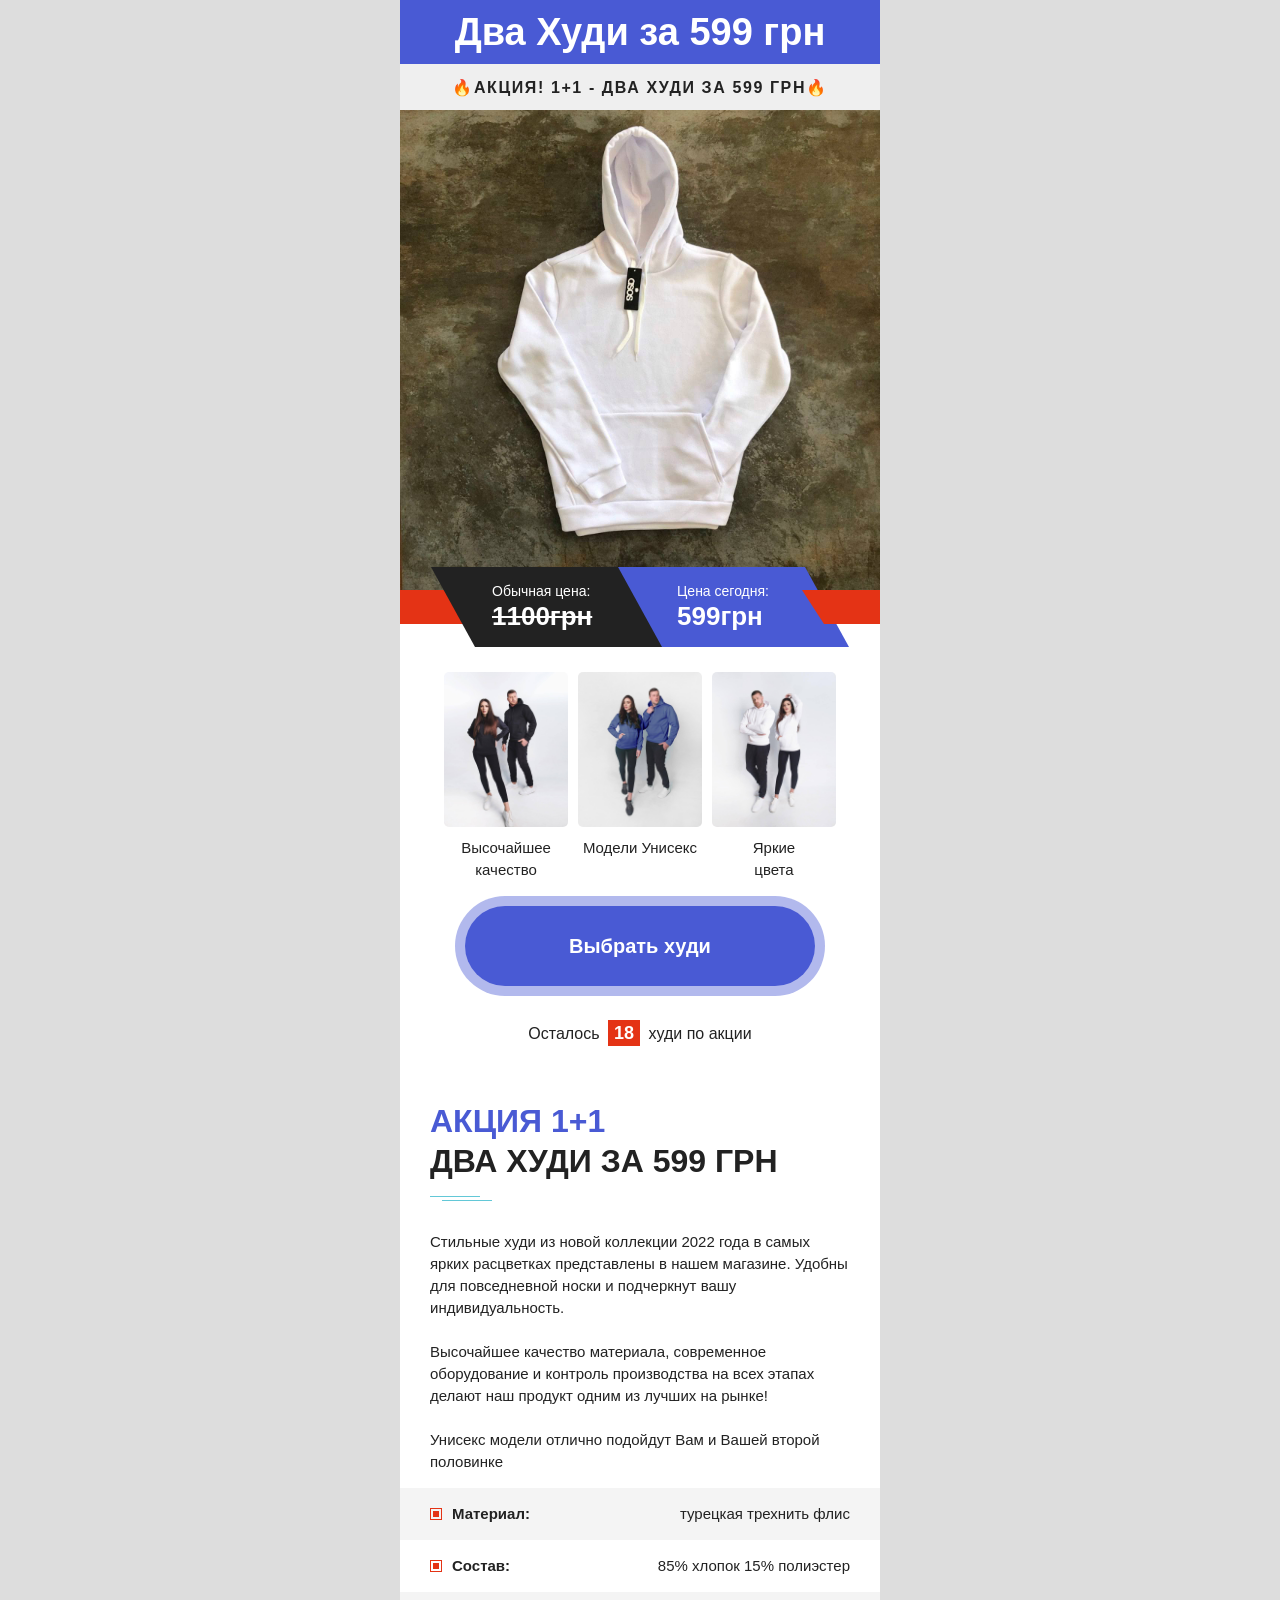
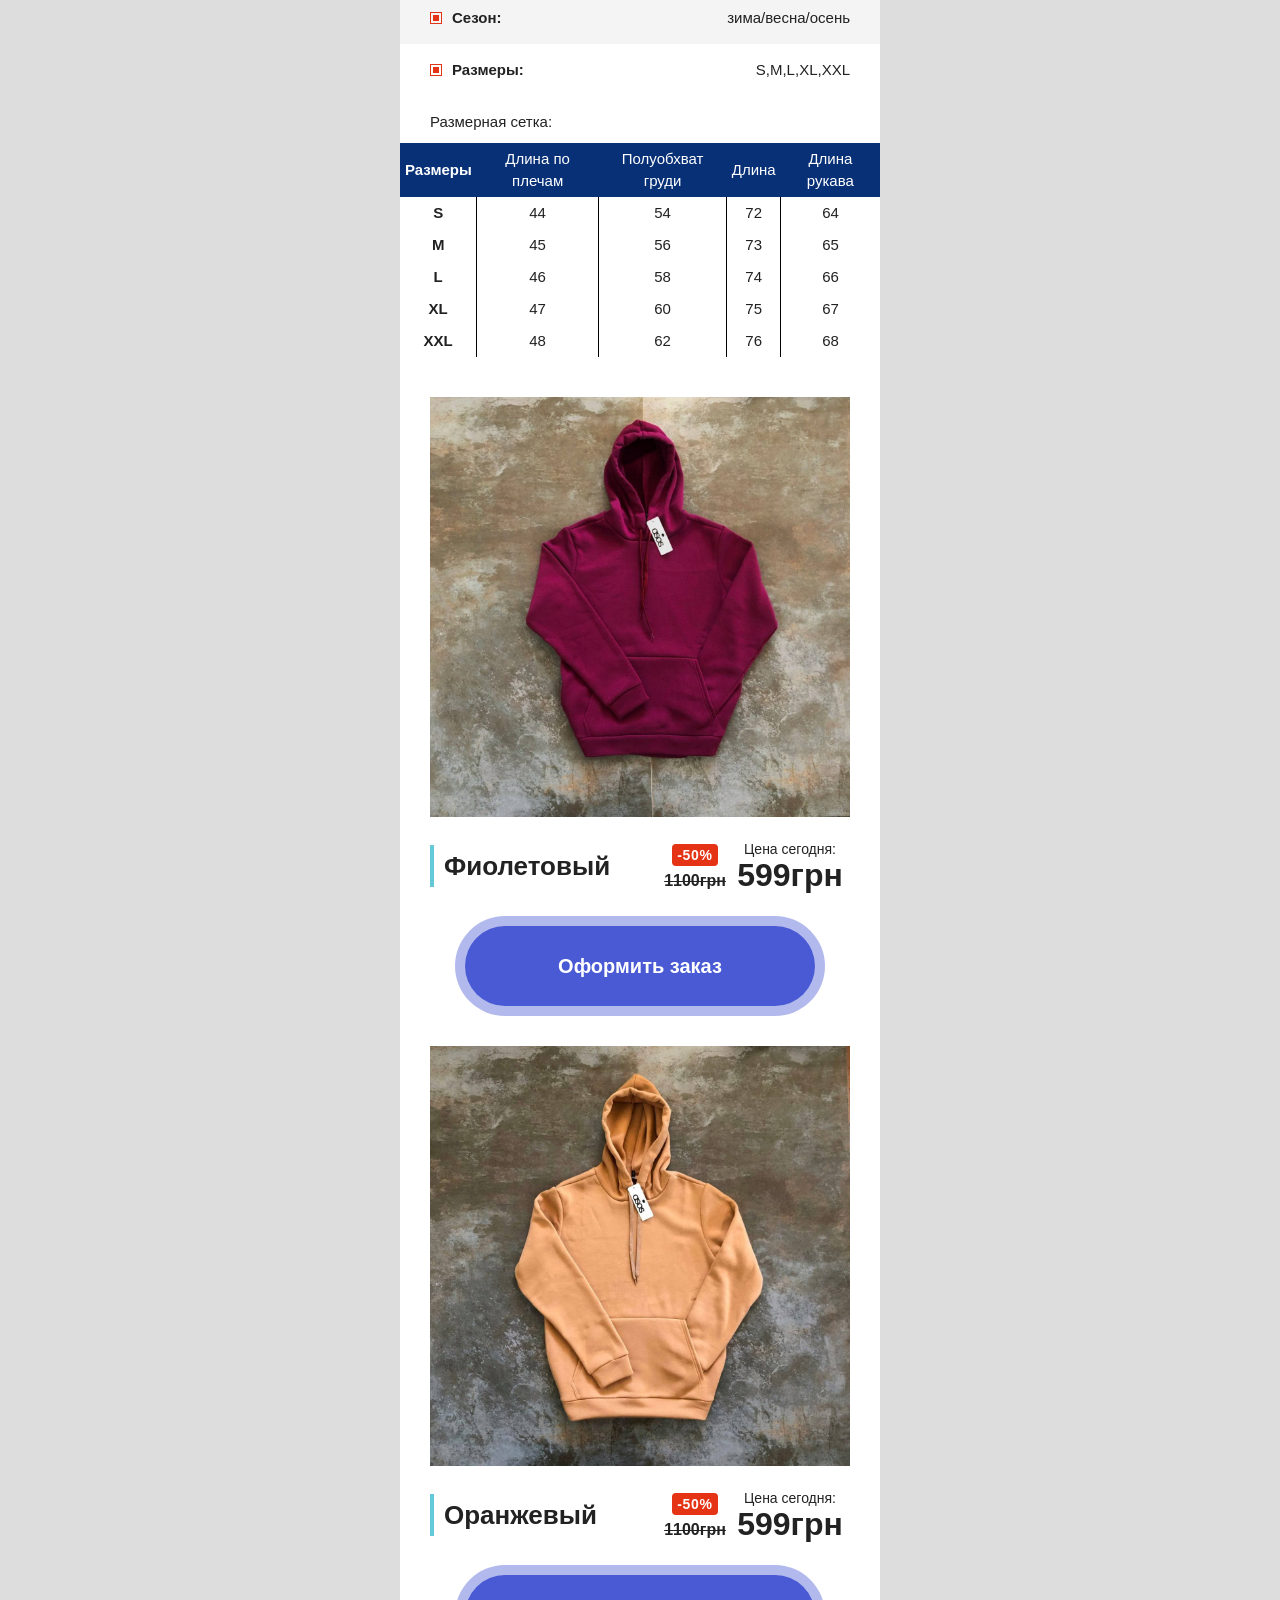
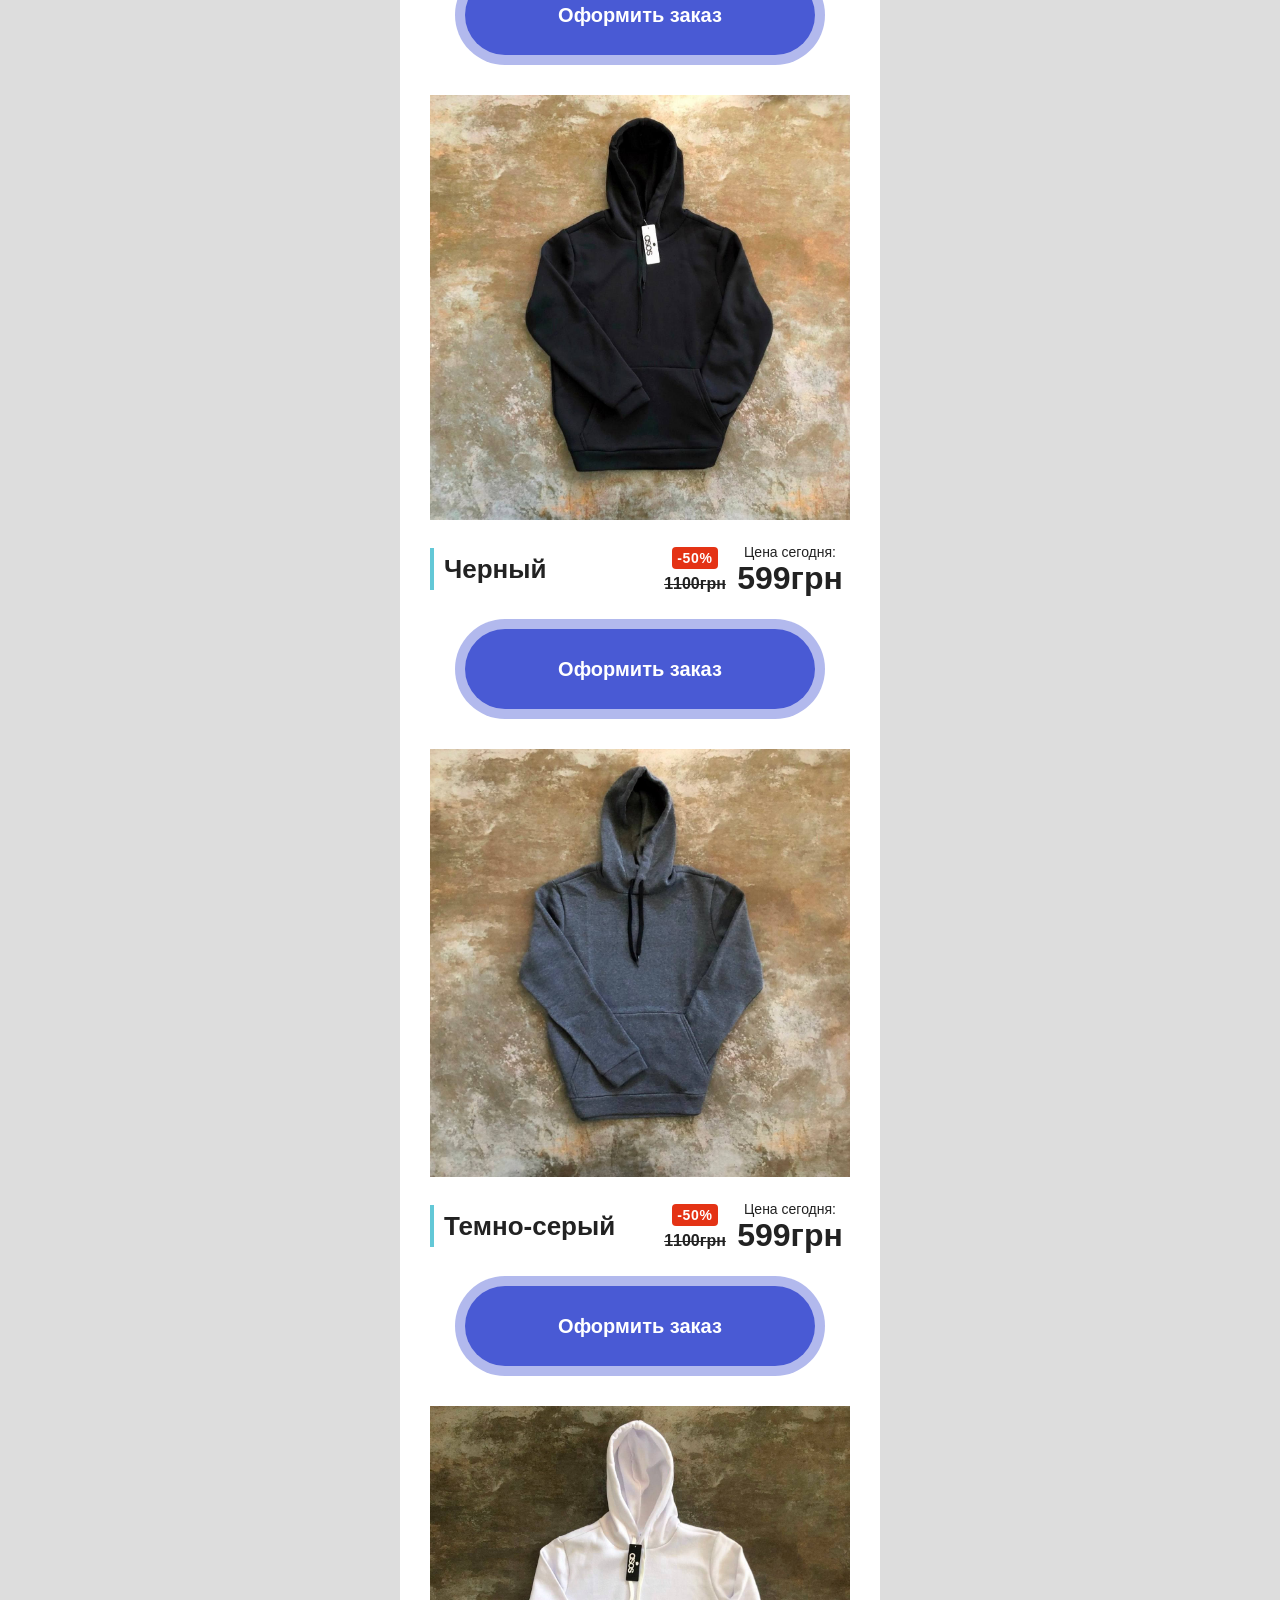
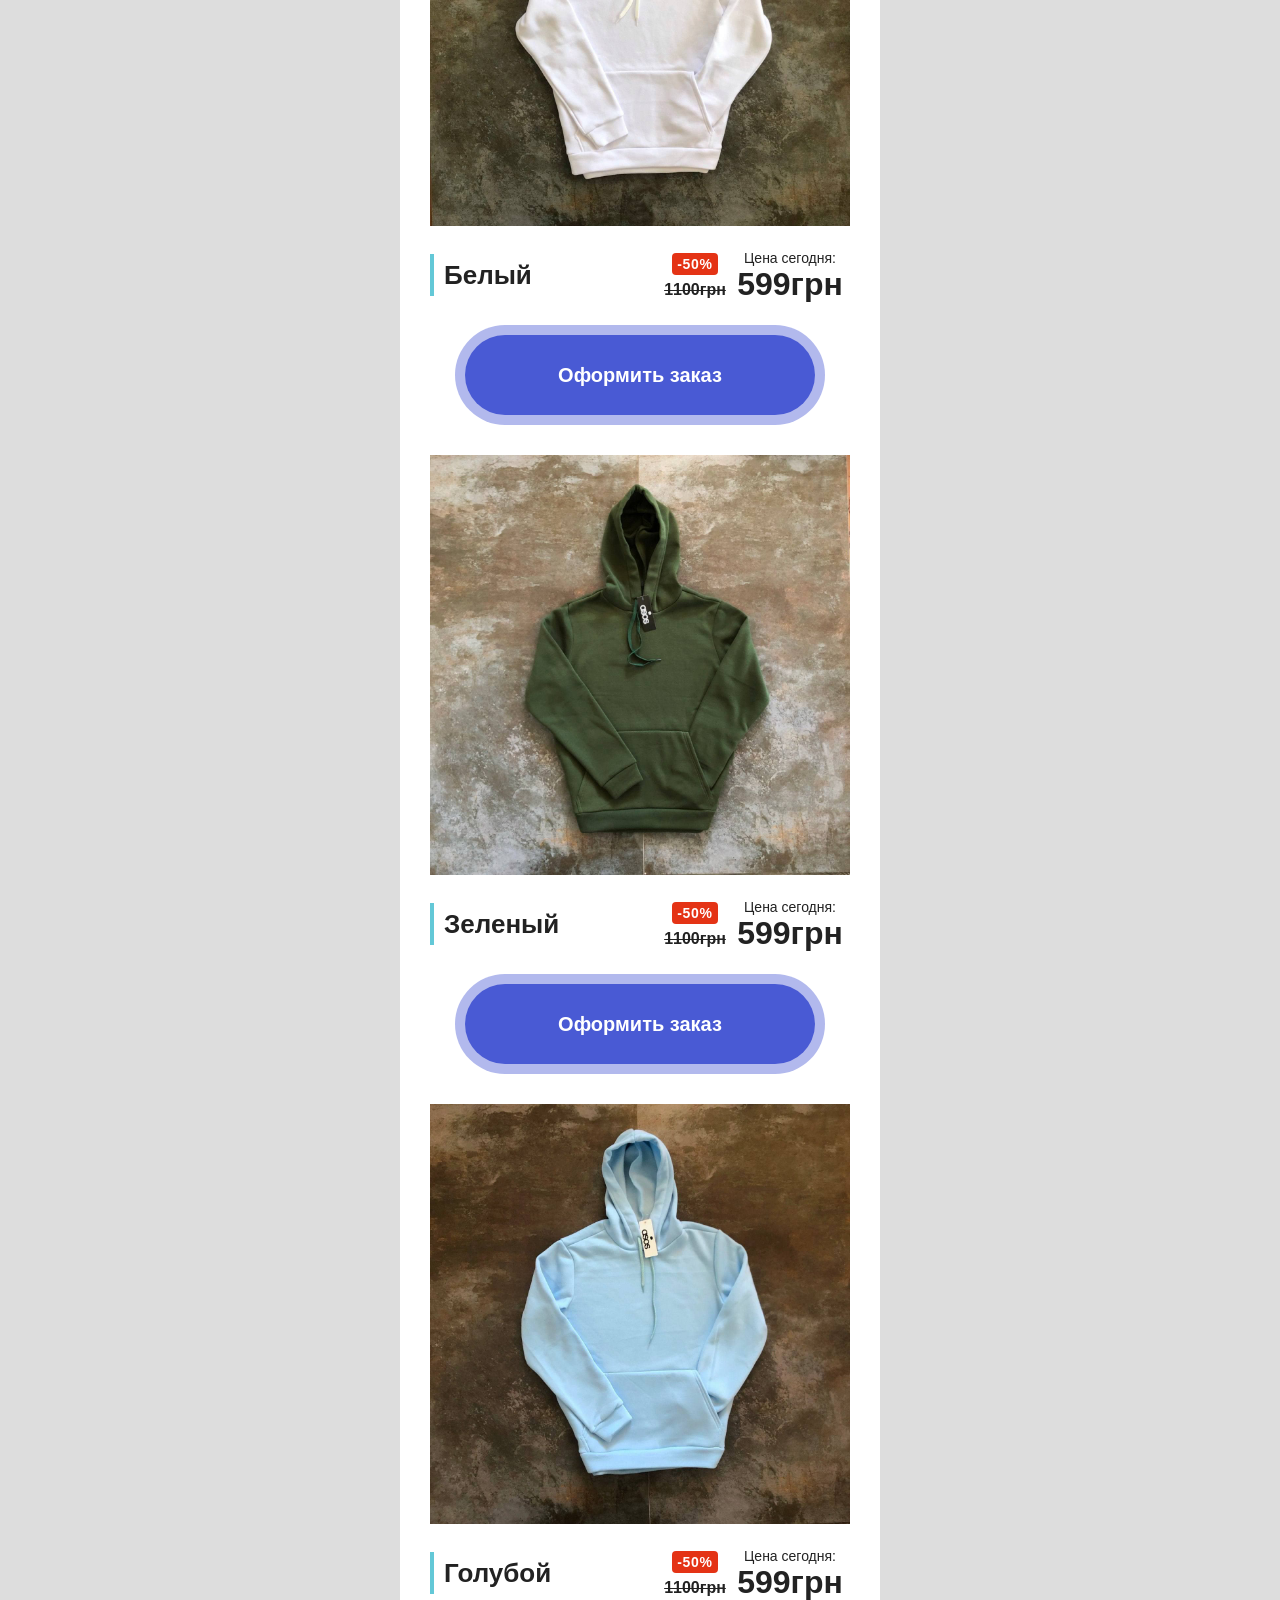
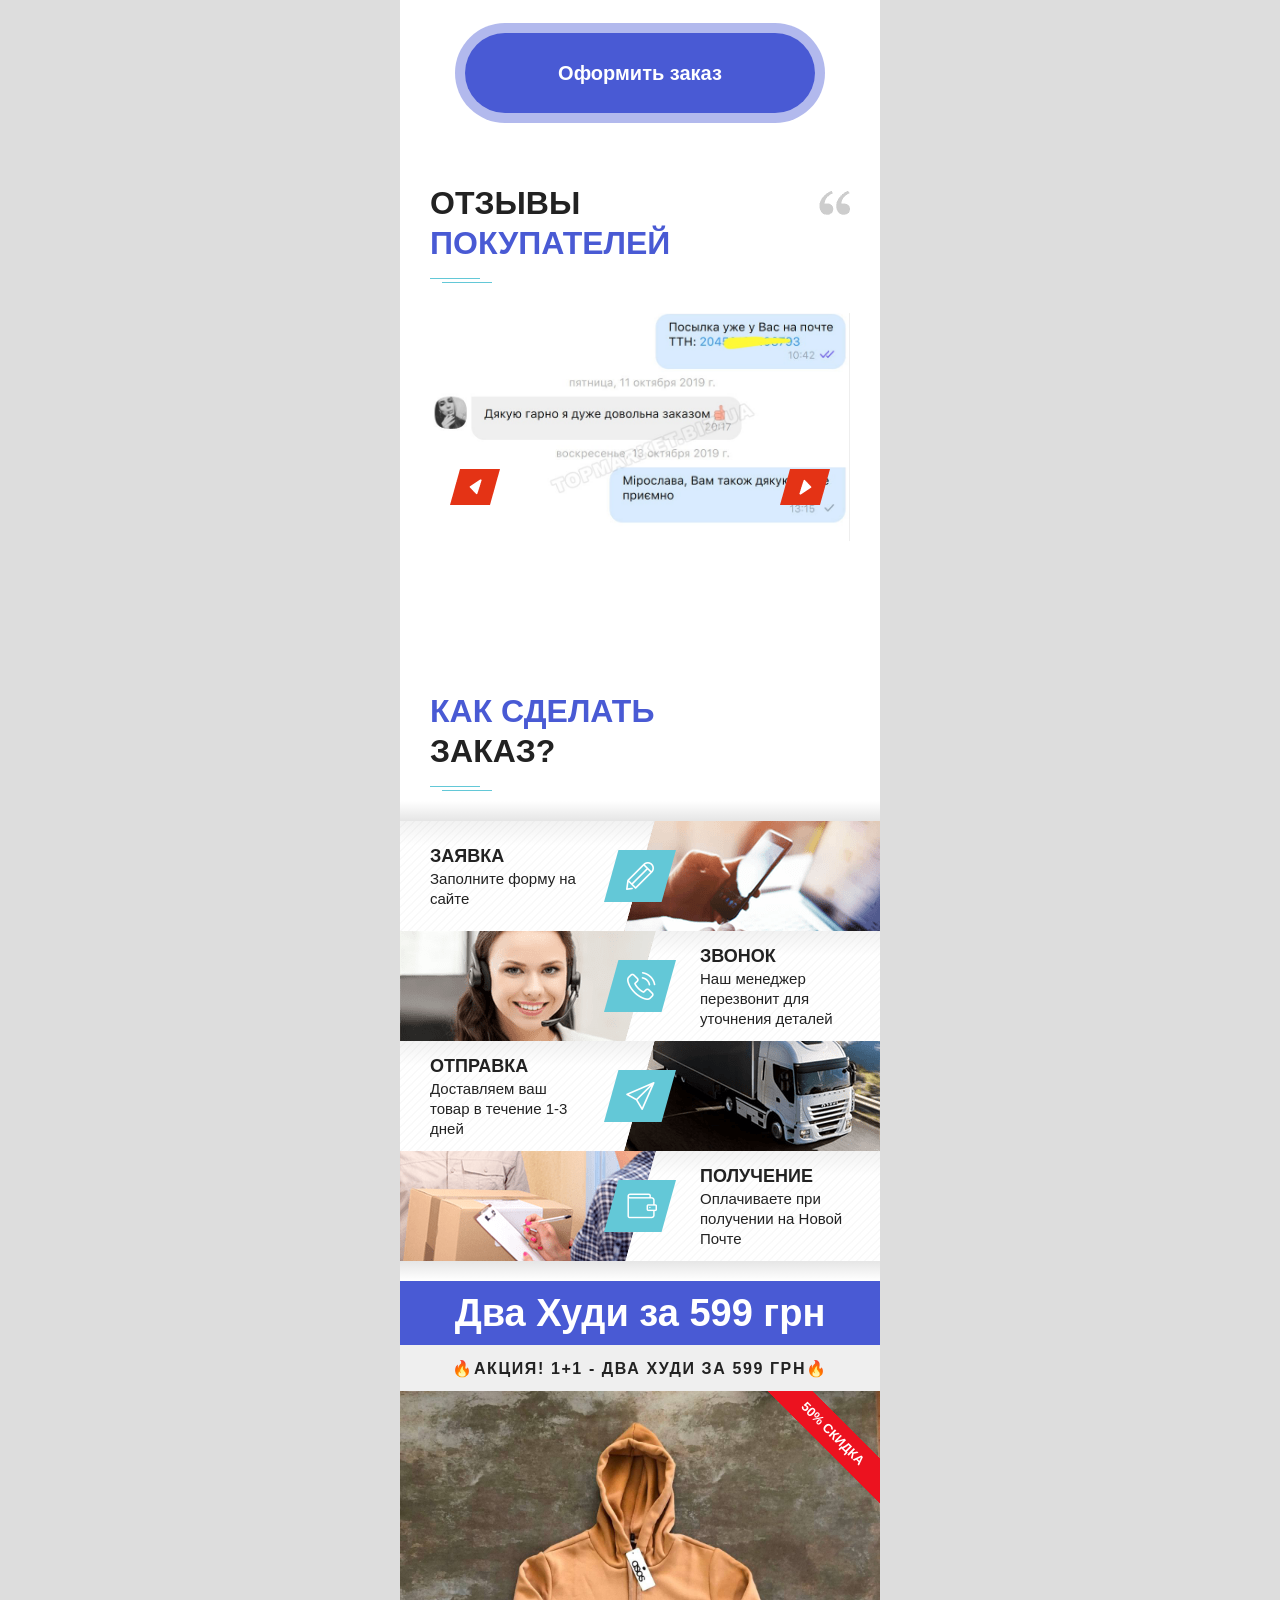
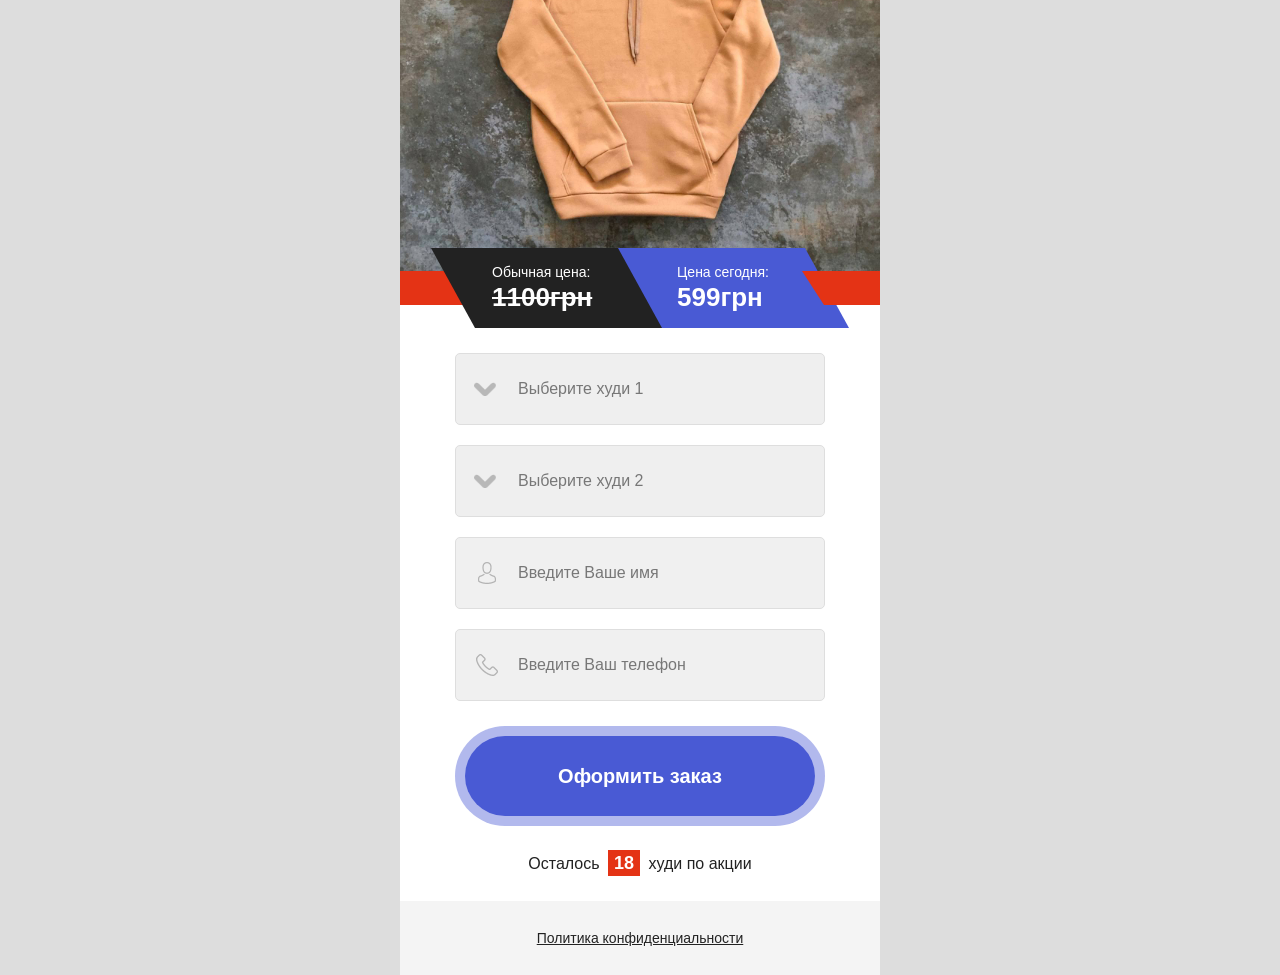
==== commit 0397e6e1: "Add files via upload" ====
--- a/index.html
+++ b/index.html
@@ -240,7 +240,7 @@
                     </div>
                 </div>
 
-                <a href="#order_form" class="button">Оформить заказ</a>
+                <a href="#field1" class="button">Оформить заказ</a>
             </div>
 
             <div class="catitem">
@@ -262,7 +262,7 @@
                     </div>
                 </div>
 
-                <a href="#order_form" class="button">Оформить заказ</a>
+                <a href="#field1" class="button">Оформить заказ</a>
             </div>
 
 
@@ -287,7 +287,7 @@
                     </div>
                 </div>
 
-                <a href="#order_form" class="button">Оформить заказ</a>
+                <a href="#field1" class="button">Оформить заказ</a>
             </div>
 
 
@@ -311,7 +311,7 @@
                     </div>
                 </div>
 
-                <a href="#order_form" class="button">Оформить заказ</a>
+                <a href="#field1" class="button">Оформить заказ</a>
             </div>
 
 
@@ -334,7 +334,7 @@
                     </div>
                 </div>
 
-                <a href="#order_form" class="button">Оформить заказ</a>
+                <a href="#field1" class="button">Оформить заказ</a>
             </div>
 
 
@@ -357,7 +357,7 @@
                     </div>
                 </div>
 
-                <a href="#order_form" class="button">Оформить заказ</a>
+                <a href="#field1" class="button">Оформить заказ</a>
             </div>
 
 
@@ -378,7 +378,7 @@
                     </div>
                 </div>
 
-                <a href="#order_from" class="button">Оформить заказ</a>
+                <a href="#field1" class="button">Оформить заказ</a>
             </div>
 
 
